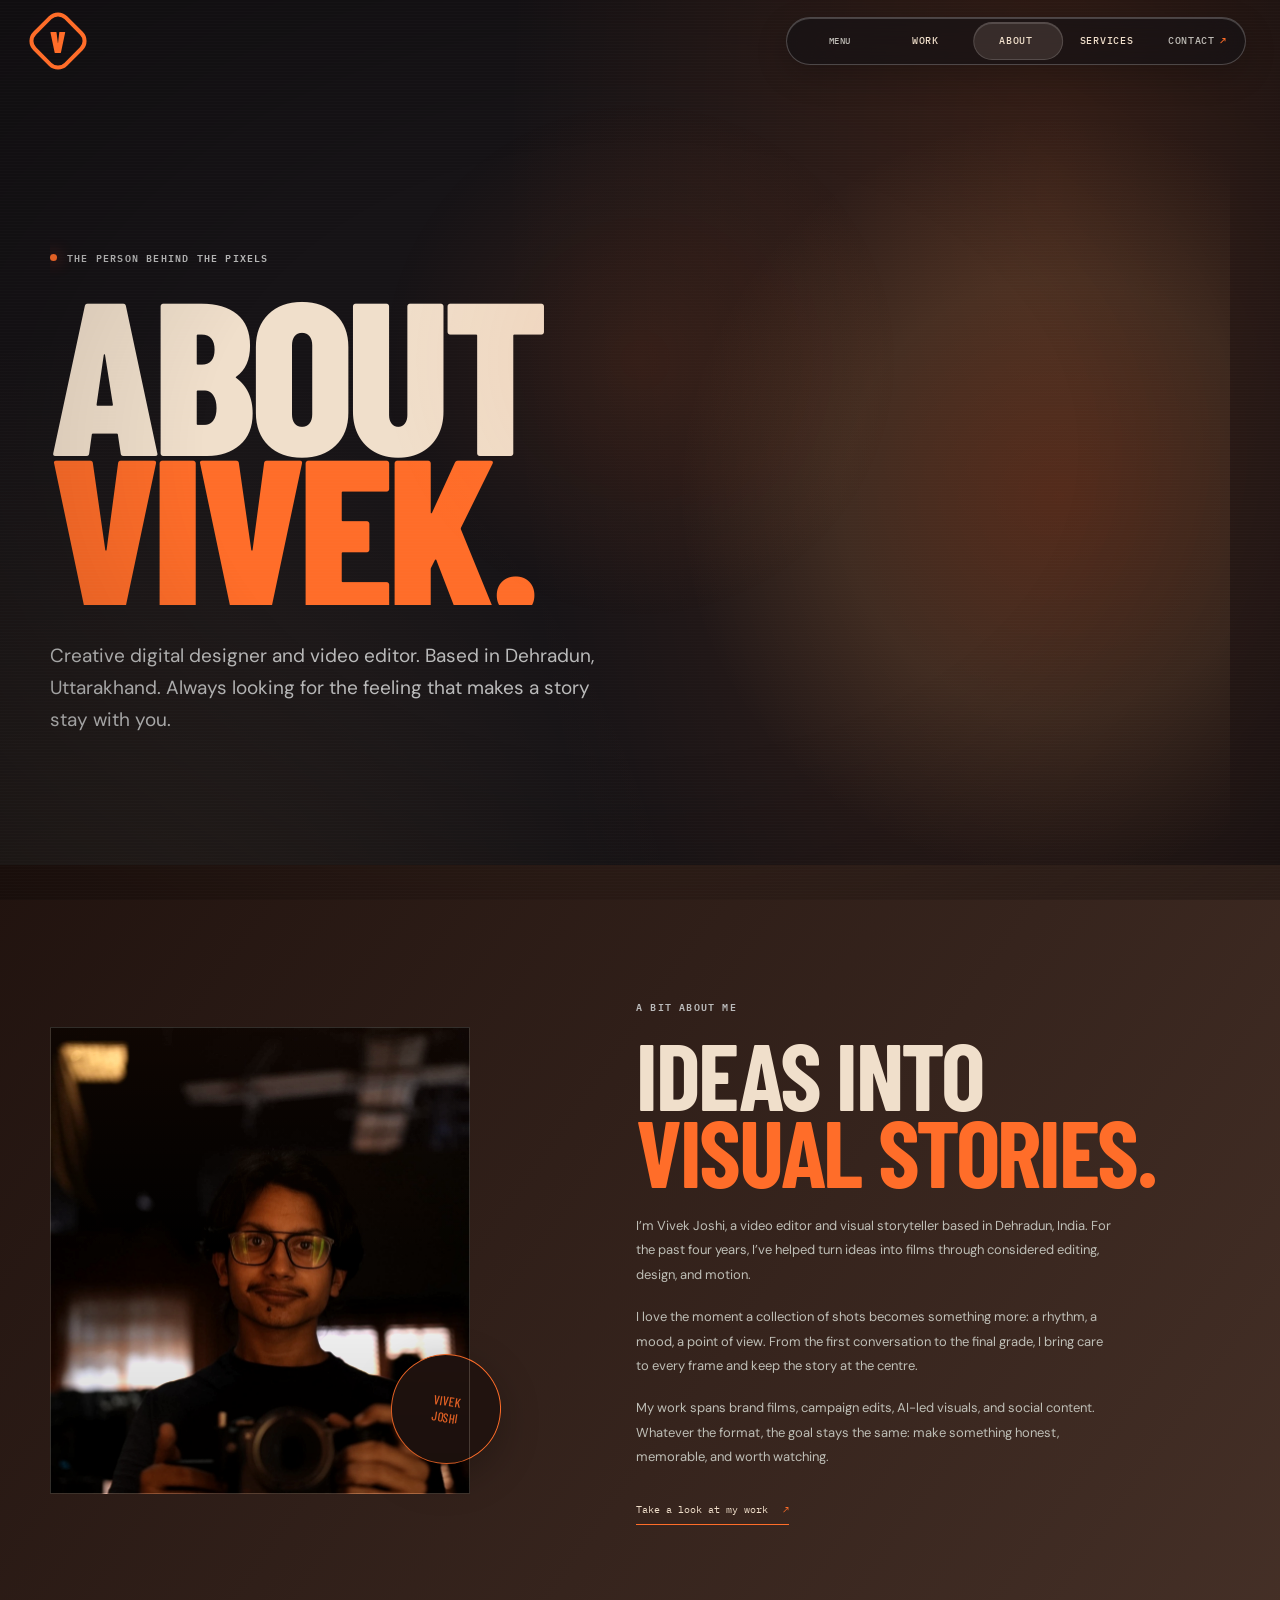
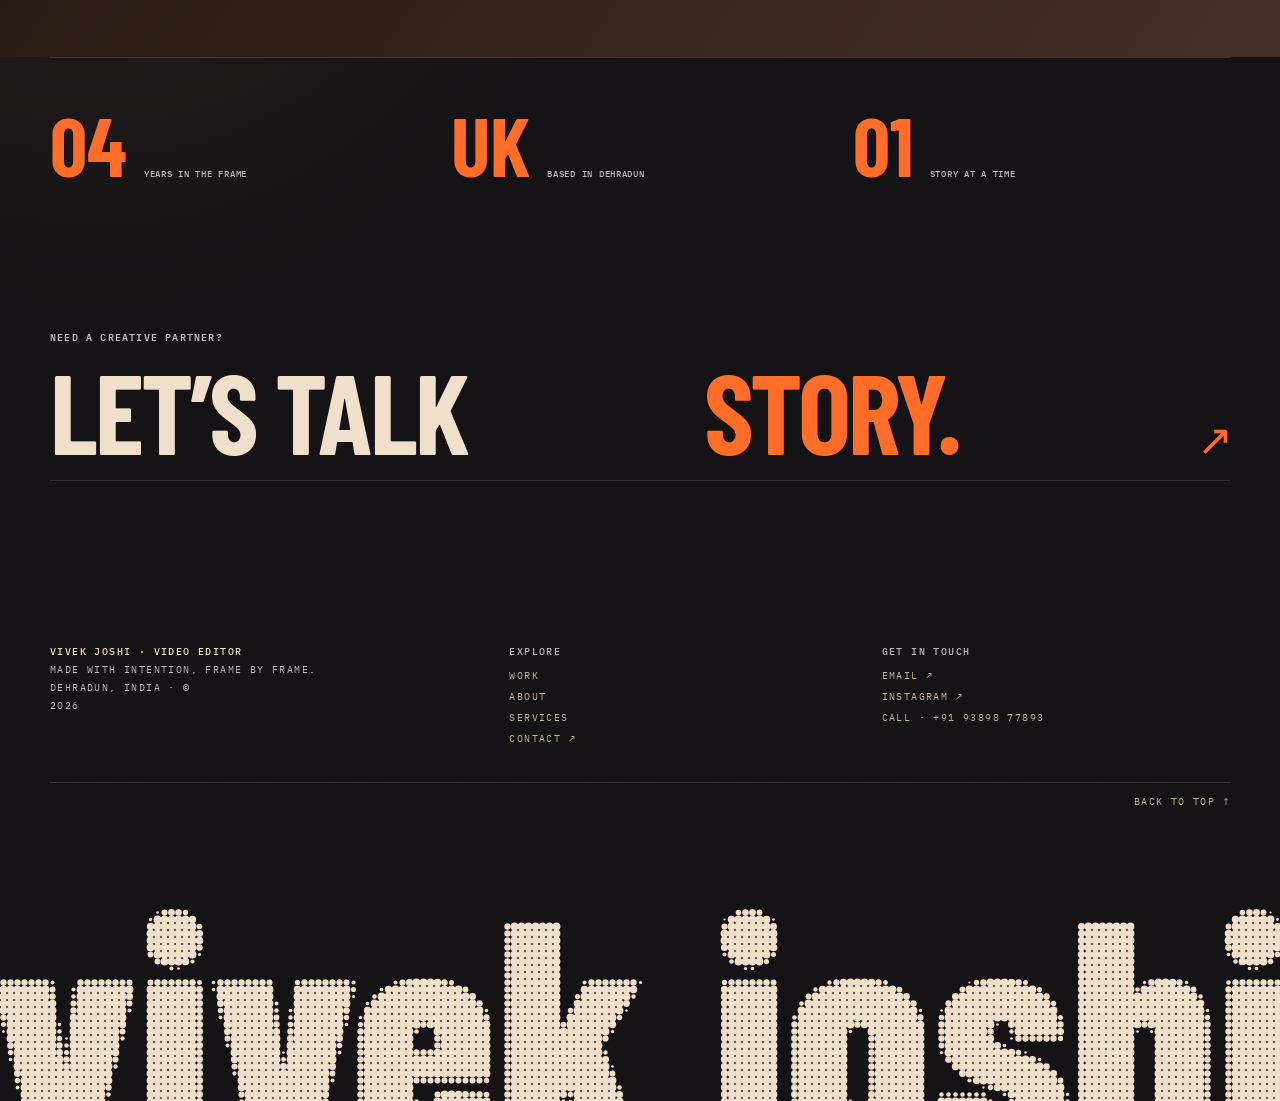
==== about.html @ 21d69079 "Load video previews on hover Co-authored-by: Copilot App <223556219+Copilot@users.noreply.github.com" ====
<!doctype html>
<html lang="en" data-theme="warm">
  <head>
    <meta charset="UTF-8" />
    <meta name="viewport" content="width=device-width, initial-scale=1" />
    <meta name="description" content="Meet Vivek Joshi, a creative digital designer and video editor based in Dehradun, Uttarakhand." />
    <meta name="theme-color" content="#10110f" />
    <title>About — Vivek Joshi</title>
    <link rel="preconnect" href="https://fonts.googleapis.com" />
    <link rel="preconnect" href="https://fonts.gstatic.com" crossorigin />
    <link href="https://fonts.googleapis.com/css2?family=Barlow+Condensed:wght@500;600;700;800;900&family=DM+Sans:wght@400;500;600;700&family=IBM+Plex+Mono:wght@400;500;600&display=swap" rel="stylesheet" />
    <link rel="stylesheet" href="styles.css?v=site-update-20261127" />
    <link rel="stylesheet" href="halftone-footer.css" />
    <script src="script.js?v=hover-preview-20261127" defer></script>
    <script src="halftone-footer.js?v=contact-links-20261127" defer></script>
  </head>
  <body>
    <a class="skip-link" href="#main">Skip to content</a><div class="scroll-progress" aria-hidden="true"></div>
    <header class="site-header">
      <a class="wordmark" href="index.html" aria-label="Vivek Joshi, home"><span>V</span></a>
      <nav class="site-nav" aria-label="Main navigation"><button class="menu-toggle" type="button" aria-expanded="false" aria-controls="site-menu" aria-label="Open full-screen menu"><span class="menu-grid-icon" aria-hidden="true"><i></i><i></i><i></i><i></i></span><span class="menu-toggle-label" aria-hidden="true">Menu</span></button><a href="work.html">Work</a><a href="about.html" aria-current="page">About</a><a href="services.html">Services</a><a class="nav-contact" href="contact.html">Contact <span aria-hidden="true">↗</span></a></nav>
    </header>
    <dialog class="menu-dialog" id="site-menu" aria-label="Full-screen navigation">
      <div class="menu-dialog-inner"><div class="menu-dialog-top"><span>VIVEK JOSHI <i>·</i> DEHRADUN, INDIA</span><button class="menu-close" type="button" aria-label="Close menu"><span></span><span></span></button></div>
        <nav class="menu-dialog-links" aria-label="Explore the portfolio"><a href="work.html"><span>01</span>Selected work<span aria-hidden="true">↗</span></a><a href="about.html"><span>02</span>About me<span aria-hidden="true">↗</span></a><a href="services.html"><span>03</span>What I do<span aria-hidden="true">↗</span></a><a href="contact.html"><span>04</span>Say hello<span aria-hidden="true">↗</span></a></nav>
        <div class="menu-dialog-bottom"><span>DESIGN · EDIT · MOTION</span><a href="mailto:vivekjoshi20jan2005@gmail.com">VIVEKJOSHI20JAN2005@GMAIL.COM ↗</a></div>
      </div>
    </dialog>
    <main id="main">
      <section class="page-hero section-wrap">
        <p class="eyebrow"><span class="status-dot"></span> The person behind the pixels</p>
        <h1>ABOUT<br /><span>VIVEK.</span></h1>
        <p>Creative digital designer and video editor. Based in Dehradun, Uttarakhand. Always looking for the feeling that makes a story stay with you.</p>
      </section>
      <section class="about about-page section-pad">
        <div class="about-inner section-wrap">
          <div class="about-image" data-reveal>
            <img src="assets/vivek-joshi-portrait.jpg" alt="Vivek Joshi, video editor and visual storyteller" />
            <span class="image-stamp">VIVEK<br />JOSHI</span>
          </div>
          <div class="about-copy" data-reveal>
            <p class="eyebrow">A bit about me</p><h2>IDEAS INTO<br /><span>VISUAL STORIES.</span></h2>
            <p>I’m Vivek Joshi, a video editor and visual storyteller based in Dehradun, India. For the past four years, I’ve helped turn ideas into films through considered editing, design, and motion.</p>
            <p>I love the moment a collection of shots becomes something more: a rhythm, a mood, a point of view. From the first conversation to the final grade, I bring care to every frame and keep the story at the centre.</p>
            <p>My work spans brand films, campaign edits, AI-led visuals, and social content. Whatever the format, the goal stays the same: make something honest, memorable, and worth watching.</p>
            <a class="arrow-link" href="work.html">Take a look at my work <span aria-hidden="true">↗</span></a>
          </div>
        </div>
      </section>
      <section class="about-facts section-wrap" aria-label="A few details">
        <div><strong>04</strong><span>YEARS IN THE FRAME</span></div><div><strong>UK</strong><span>BASED IN DEHRADUN</span></div><div><strong>01</strong><span>STORY AT A TIME</span></div>
      </section>
      <section class="next-page-cta section-wrap"><p class="eyebrow">Need a creative partner?</p><a href="contact.html">Let’s talk <span>story.</span> <b aria-hidden="true">↗</b></a></section>
    </main>
    <footer class="site-footer section-wrap"><a class="wordmark" href="index.html" aria-label="Back to home"><span>V</span></a><p>Made with intention, frame by frame.</p><div class="footer-links"><a href="work.html">Work</a><a href="about.html" aria-current="page">About</a><a href="services.html">Services</a><a href="contact.html">Contact ↗</a><span>© <span id="year"></span> Vivek Joshi</span></div></footer>
  </body>
</html>
---- styles.css ----
:root {
  color-scheme: dark;
  --ink: #161316;
  --panel: #21130f;
  --paper: #f0dfcb;
  --muted: #bababa;
  --line: rgba(240, 223, 203, 0.16);
  --accent: #ff6d29;
  --font-display: "Space Grotesk", sans-serif;
  --font-body: "DM Sans", sans-serif;
}

* { box-sizing: border-box; }
html { scroll-behavior: smooth; scroll-padding-top: 88px; }
body {
  margin: 0;
  background:
    radial-gradient(ellipse at 12% 38%, rgba(255, 109, 41, .11), transparent 36%),
    var(--ink);
  color: var(--paper);
  font-family: var(--font-body);
  -webkit-font-smoothing: antialiased;
}
body:has(.reel-dialog[open]) { overflow: hidden; }
img { display: block; width: 100%; }
a { color: inherit; text-decoration: none; }
button { color: inherit; font: inherit; }
.section-wrap { width: min(1180px, calc(100% - 96px)); margin-inline: auto; }
.section-pad { padding-block: 132px; }
.skip-link {
  position: fixed; top: 12px; left: 12px; z-index: 20; padding: 12px 16px;
  transform: translateY(-150%); background: var(--accent); color: var(--ink);
}
.skip-link:focus { transform: translateY(0); }
.screen-reader-only {
  position: absolute;
  width: 1px;
  height: 1px;
  padding: 0;
  margin: -1px;
  overflow: hidden;
  clip: rect(0,0,0,0);
  white-space: nowrap;
  border: 0;
}

.site-header {
  position: relative; top: auto; z-index: 10; display: flex; flex-wrap: nowrap; align-items: center;
  justify-content: space-between; width: 100%; height: 82px; padding-inline: max(48px, calc((100vw - 1180px) / 2));
  border-bottom: 1px solid rgba(242, 240, 233, .07); background: rgba(16, 17, 15, .88); backdrop-filter: blur(16px);
}
.site-header > .wordmark,
.site-header > .menu-toggle,
.site-header > .site-nav { flex-shrink: 0; }
.home-story-header {
  position: absolute;
  top: 16px;
  left: 0;
  opacity: 0;
  visibility: hidden;
  pointer-events: none;
  transform: translateY(-8px);
  transition: opacity .32s ease, transform .38s cubic-bezier(.22,1,.36,1), visibility 0s linear .38s;
}
.story-nav-visible .home-story-header {
  position: fixed;
  top: 16px;
  opacity: 1;
  visibility: visible;
  pointer-events: auto;
  transform: translateY(0);
  transition-delay: 0s;
}
.wordmark { font: 700 26px/1 var(--font-display); letter-spacing: -.1em; }
.wordmark span { color: var(--accent); }
.site-nav { display: flex; align-items: center; gap: 40px; color: #d0d0c8; font-size: 13px; }
.site-nav a:not(.nav-contact), .footer-links a { transition: color .2s ease; }
.site-nav a:hover, .footer-links a:hover { color: var(--accent); }
.nav-contact { padding: 12px 17px; border: 1px solid var(--line); border-radius: 3px; color: var(--paper); }
.nav-contact span { margin-left: 9px; color: var(--accent); }
.menu-toggle { display: none; }

.hero {
  position: relative; display: grid; grid-template-columns: 1.05fr .95fr; align-items: center;
  min-height: 690px; padding-top: 35px; padding-bottom: 88px;
}
.hero-copy { position: relative; z-index: 2; padding-bottom: 24px; }
.eyebrow {
  display: flex; align-items: center; gap: 10px; margin: 0 0 24px;
  color: var(--muted); font-size: 11px; font-weight: 600; letter-spacing: .12em; text-transform: uppercase;
}
.status-dot { width: 7px; height: 7px; border-radius: 50%; background: var(--accent); box-shadow: 0 0 12px rgba(255, 109, 41, .55); }
h1, h2, h3, p { margin-top: 0; }
h1, h2, h3 { font-family: var(--font-display); }
.hero h1 { margin: 0; font-size: clamp(54px, 6.2vw, 82px); font-weight: 500; letter-spacing: -.075em; line-height: .99; }
.hero h1 span, .section-heading h2 span, .about-copy h2 span, .contact h2 span { color: var(--accent); }
.hero-intro { max-width: 440px; margin: 28px 0 30px; color: #b4b4ab; font-size: 15px; line-height: 1.8; }
.hero-intro em { color: var(--paper); }
.hero-actions { display: flex; flex-wrap: wrap; align-items: center; gap: 26px; }
.button { display: inline-flex; align-items: center; gap: 24px; padding: 16px 20px; border-radius: 3px; font-size: 12px; font-weight: 700; transition: transform .2s ease, background .2s ease; }
.button:hover { transform: translateY(-3px); }
.button-primary { background: var(--accent); color: var(--ink); }
.button-primary:hover { background: #ff8b52; }
.text-button { display: inline-flex; align-items: center; gap: 10px; padding: 8px 0; border: 0; background: transparent; color: var(--paper); font-size: 12px; cursor: pointer; }
.play-icon { display: grid; width: 30px; height: 30px; place-items: center; border: 1px solid var(--line); border-radius: 50%; color: var(--accent); font-size: 9px; transition: background .2s, color .2s; }
.text-button:hover .play-icon { background: var(--accent); color: var(--ink); }
.hero-meta { display: flex; align-items: center; gap: 12px; margin-top: 55px; color: #888980; font-size: 10px; letter-spacing: .02em; }
.meta-line { width: 36px; height: 1px; background: #57584f; }

.hero-art { position: relative; display: grid; min-height: 530px; place-items: center; perspective: 1100px; }
.film-stack { position: relative; width: 330px; height: 430px; transform-style: preserve-3d; transform: rotateY(-16deg) rotateX(4deg); }
.film-frame { position: absolute; overflow: hidden; width: 250px; height: 340px; border: 7px solid #282a24; background: #252720; box-shadow: 0 25px 65px rgba(0, 0, 0, .45); }
.film-frame::after { position: absolute; inset: 0; border: 1px solid rgba(255,255,255,.12); content: ""; pointer-events: none; }
.film-frame img { height: 100%; object-fit: cover; filter: saturate(.75); }
.frame-back { top: 33px; left: 42px; transform: translateZ(-90px) rotate(-12deg); }
.frame-middle { top: 61px; left: 65px; transform: translateZ(-35px) rotate(8deg); }
.frame-front { top: 81px; left: 27px; transform: translateZ(40px) rotate(-4deg); }
.frame-front img { filter: saturate(.7) brightness(.83); }
.art-orbit { position: absolute; width: 430px; height: 180px; border: 1px solid rgba(255,109,41,.2); border-radius: 50%; transform: rotate(-34deg); }
.orbit-two { width: 390px; height: 255px; transform: rotate(43deg); border-color: rgba(242,240,233,.11); }
.art-caption { position: absolute; right: 15px; bottom: 45px; left: 5px; display: flex; justify-content: space-between; color: #a4a49b; font-size: 10px; letter-spacing: .12em; text-transform: uppercase; }
.art-cross { position: absolute; color: var(--accent); font-size: 20px; }
.cross-one { top: 57px; right: 49px; }
.cross-two { bottom: 130px; left: 3px; font-size: 13px; }
.scroll-cue { position: absolute; bottom: 30px; left: 0; display: flex; align-items: center; gap: 11px; color: #85867d; font-size: 10px; }
.scroll-cue span { width: 24px; height: 1px; background: var(--accent); }

.work { border-top: 1px solid var(--line); }
.section-heading { display: flex; align-items: end; justify-content: space-between; gap: 32px; margin-bottom: 46px; }
.section-heading .eyebrow { margin-bottom: 18px; }
.section-heading h2, .about-copy h2 { margin: 0; font-size: clamp(43px, 5vw, 62px); font-weight: 500; letter-spacing: -.07em; line-height: 1.02; }
.section-note { margin: 0 0 5px; color: var(--muted); font-size: 12px; line-height: 1.8; }
.project-grid { display: grid; grid-template-columns: 1fr 1fr; gap: 40px 25px; }
.project-featured { grid-column: 1 / -1; }
.project-image {
  position: relative; display: block; width: 100%; overflow: hidden; aspect-ratio: 1.32;
  padding: 0; border: 0; background: #272922; text-align: left; cursor: pointer;
}
.project-featured .project-image { aspect-ratio: 2.12; }
.project-image::after { position: absolute; inset: 0; background: linear-gradient(180deg, transparent 65%, rgba(0,0,0,.38)); content: ""; }
.project-image img, .project-image video { width: 100%; height: 100%; object-fit: cover; transition: transform .65s cubic-bezier(.2,.7,.2,1), filter .35s ease; filter: saturate(.72); }
.project-image:hover img, .project-image:hover video { transform: scale(1.04); filter: saturate(1); }
.project-play { position: absolute; z-index: 1; top: 50%; left: 50%; display: grid; width: 58px; height: 58px; place-items: center; border: 1px solid rgba(255,255,255,.65); border-radius: 50%; background: rgba(16,17,15,.3); opacity: 0; transform: translate(-50%, -42%); transition: opacity .25s, transform .25s; font-size: 11px; }
.project-image:hover .project-play, .project-image:focus-visible .project-play { opacity: 1; transform: translate(-50%, -50%); }
.project-index { position: absolute; z-index: 1; bottom: 17px; left: 17px; color: white; font-size: 10px; letter-spacing: .12em; }
.project-info { display: flex; align-items: start; justify-content: space-between; gap: 12px; padding-top: 17px; }
.project-info h3 { margin: 0 0 5px; font-size: 19px; font-weight: 500; letter-spacing: -.04em; }
.project-info p, .project-category { margin: 0; color: var(--muted); font-size: 11px; }
.project-category { padding-top: 5px; font-size: 9px; letter-spacing: .09em; }
.sample-note { margin: 32px 0 0; color: #777970; font-size: 10px; }

.about { background: var(--panel); }
.about-inner { display: grid; grid-template-columns: .9fr 1.1fr; align-items: center; gap: 100px; }
.about-image { position: relative; width: 100%; max-width: 420px; }
.about-image img { aspect-ratio: .9; object-fit: cover; object-position: center 52%; filter: saturate(.78) contrast(1.04) brightness(1.06); }
.image-stamp { position: absolute; right: -31px; bottom: 30px; display: grid; width: 110px; height: 110px; place-content: center; border: 1px solid rgba(255,109,41,.65); border-radius: 50%; background: var(--panel); color: var(--accent); font: 500 13px/1.25 var(--font-display); text-align: center; transform: rotate(9deg); }
.about-copy .eyebrow { margin-bottom: 20px; }
.about-copy h2 { margin-bottom: 25px; font-size: clamp(42px, 5vw, 59px); }
.about-copy > p:not(.eyebrow) { max-width: 480px; margin-bottom: 17px; color: #aeafa6; font-size: 13px; line-height: 1.9; }
.arrow-link { display: inline-flex; align-items: center; gap: 15px; margin-top: 16px; padding-bottom: 8px; border-bottom: 1px solid #6d6e64; font-size: 11px; }
.arrow-link span { color: var(--accent); }

.services { padding-top: 120px; padding-bottom: 130px; }
.service-list { border-top: 1px solid var(--line); }
.service-item { display: grid; grid-template-columns: 50px 1fr 1.1fr 24px; align-items: center; gap: 20px; padding: 23px 0; border-bottom: 1px solid var(--line); }
.service-item > span:first-child { color: var(--accent); font-size: 10px; }
.service-item h3 { margin: 0; font-size: 18px; font-weight: 500; letter-spacing: -.04em; }
.service-item p { margin: 0; color: var(--muted); font-size: 11px; line-height: 1.6; }
.service-item > span:last-child { color: #7d7e75; text-align: right; transition: color .2s, transform .2s; }
.service-item:hover > span:last-child { color: var(--accent); transform: translate(3px, -3px); }

.contact { position: relative; overflow: hidden; background: var(--accent); color: var(--ink); }
.contact-inner { position: relative; z-index: 1; }
.contact .eyebrow { color: #453027; }
.contact .status-dot { background: var(--ink); box-shadow: none; }
.contact h2 { max-width: 840px; margin: 0 0 32px; font-size: clamp(55px, 8vw, 100px); font-weight: 500; letter-spacing: -.085em; line-height: .98; }
.contact h2 span { color: #453027; }
.contact-button { background: var(--ink); color: var(--paper); }
.contact-button:hover { background: #453027; }
.contact-button span { color: var(--accent); }
.contact-small { margin: 19px 0 0; color: #453027; font-size: 11px; }
.contact-decoration { position: absolute; top: -70px; right: 9%; color: rgba(16,17,15,.09); font-size: clamp(200px, 32vw, 390px); line-height: 1; }

.site-footer { display: flex; min-height: 110px; align-items: center; justify-content: space-between; gap: 24px; color: var(--muted); }
.site-footer > p { margin: 0; font-size: 10px; }
.footer-links { display: flex; align-items: center; gap: 24px; font-size: 10px; }
.footer-links span { color: #777970; }

.reel-dialog { width: min(900px, calc(100% - 32px)); max-width: none; padding: 0; border: 1px solid #3c3e35; background: #151613; color: var(--paper); }
.reel-dialog::backdrop { background: rgba(0,0,0,.82); backdrop-filter: blur(8px); }
.reel-dialog-bar { display: flex; align-items: center; justify-content: space-between; padding: 16px 20px; }
.reel-dialog-bar p { margin: 0; font: 500 14px var(--font-display); }
.dialog-close { width: 34px; height: 34px; border: 1px solid var(--line); border-radius: 50%; background: transparent; color: var(--paper); cursor: pointer; font-size: 22px; line-height: 1; }
.reel-dialog video { display: block; width: 100%; max-height: 72vh; background: #080908; }
.video-note { margin: 0; padding: 12px 20px 16px; color: var(--muted); font-size: 10px; }
:focus-visible { outline: 2px solid var(--accent); outline-offset: 4px; }
button:focus:not(:focus-visible) { outline: none; }

@media (max-width: 900px) {
  .section-wrap { width: min(100% - 56px, 700px); }
  .site-header { height: 72px; padding-inline: 28px; }
  .hero { min-height: 640px; grid-template-columns: 1.1fr .9fr; }
  .hero h1 { font-size: clamp(52px, 8vw, 72px); }
  .hero-art { min-height: 440px; transform: scale(.82); transform-origin: center; }
  .about-inner { gap: 55px; }
  .section-pad { padding-block: 100px; }
}
@media (max-width: 640px) {
  html { scroll-padding-top: 72px; }
  .section-wrap { width: calc(100% - 40px); }
  .site-header { height: 68px; padding-inline: 20px; }
  .menu-toggle { display: flex; width: 40px; height: 40px; flex-direction: column; align-items: center; justify-content: center; gap: 6px; border: 1px solid var(--line); border-radius: 50%; background: transparent; }
  .menu-toggle span { width: 15px; height: 1px; background: var(--paper); transition: transform .2s; }
  .menu-toggle[aria-expanded="true"] span:first-child { transform: translateY(3.5px) rotate(45deg); }
  .menu-toggle[aria-expanded="true"] span:last-child { transform: translateY(-3.5px) rotate(-45deg); }
  .site-nav { position: absolute; top: 67px; right: 0; left: 0; display: none; align-items: stretch; gap: 0; padding: 10px 20px 20px; border-bottom: 1px solid var(--line); background: #141512; }
  .site-nav.is-open { display: flex; flex-direction: column; }
  .site-nav a { padding: 14px 2px; }
  .site-nav .nav-contact { align-self: start; margin-top: 8px; padding: 11px 14px; }
  .hero { display: flex; min-height: auto; flex-direction: column; align-items: stretch; padding-top: 75px; padding-bottom: 65px; }
  .hero-copy { padding-bottom: 0; }
  .hero h1 { font-size: clamp(52px, 13vw, 72px); }
  .hero-intro { max-width: 380px; margin-block: 22px; font-size: 13px; }
  .hero-meta { margin-top: 32px; }
  .hero-art { min-height: 380px; margin-top: 15px; transform: scale(.73); transform-origin: center top; margin-bottom: -90px; }
  .scroll-cue { bottom: 4px; }
  .section-pad { padding-block: 78px; }
  .section-heading { align-items: start; flex-direction: column; gap: 17px; margin-bottom: 30px; }
  .section-heading h2, .about-copy h2 { font-size: 47px; }
  .project-grid { grid-template-columns: 1fr; gap: 28px; }
  .project-featured { grid-column: auto; }
  .project-featured .project-image, .project-image { aspect-ratio: 1.23; }
  .project-play { width: 48px; height: 48px; opacity: 1; transform: translate(-50%, -50%); }
  .project-info h3 { font-size: 17px; }
  .about-inner { grid-template-columns: 1fr; gap: 49px; }
  .about-image { max-width: 390px; }
  .image-stamp { right: -15px; width: 94px; height: 94px; font-size: 11px; }
  .service-item { grid-template-columns: 28px 1fr 18px; gap: 12px; padding: 19px 0; }
  .service-item h3 { font-size: 15px; }
  .service-item p { grid-column: 2 / 3; grid-row: 2; }
  .service-item > span:last-child { grid-column: 3; grid-row: 1; }
  .contact h2 { font-size: clamp(53px, 13vw, 76px); }
  .contact-decoration { top: 15px; right: -18%; }
  .site-footer { min-height: auto; flex-wrap: wrap; padding-block: 28px; }
  .site-footer > p { order: 1; width: calc(100% - 60px); text-align: right; }
  .footer-links { width: 100%; flex-wrap: wrap; gap: 15px 20px; padding-top: 18px; border-top: 1px solid var(--line); }
}
@media (prefers-reduced-motion: reduce) {
  *, *::before, *::after { scroll-behavior: auto !important; animation-duration: .01ms !important; animation-iteration-count: 1 !important; transition-duration: .01ms !important; }
  .film-stack { transform: none; }
}

/* Art-directed, image-led identity inspired by independent production studios. */
:root {
  --accent: #ff6d29;
  --font-display: "Barlow Condensed", Impact, sans-serif;
  --font-mono: "IBM Plex Mono", monospace;
}

.site-header { padding-inline: max(34px, calc((100vw - 1320px) / 2)); }
.wordmark { display: grid; width: 48px; height: 48px; place-items: center; border: 4px solid var(--accent); border-radius: 13px; color: var(--accent); font: 900 30px/.8 var(--font-display); letter-spacing: 0; transform: rotate(45deg); }
.wordmark span { display: block; color: inherit; transform: rotate(-45deg); }
.site-nav { gap: 38px; font-family: var(--font-mono); font-size: 11px; font-weight: 500; letter-spacing: .08em; text-transform: uppercase; }
.site-nav a:not(.nav-contact) { color: var(--paper); }
.site-nav .nav-contact { padding: 0; border: 0; font-family: inherit; letter-spacing: inherit; text-transform: uppercase; }
.nav-contact span { margin-left: 4px; }
.hero { display: block; min-height: auto; padding: 0 0 70px; }
.hero-stage {
  position: relative; display: grid; width: 100vw; height: min(790px, 65vw); min-height: 590px;
  margin-left: calc((100% - 100vw) / 2); place-items: center; overflow: hidden; perspective: 1000px;
}
.hero-stage::before {
  position: absolute; z-index: 0; inset: 13% 5% 8%;
  background: radial-gradient(ellipse at center, rgba(255,255,255,.035), transparent 67%);
  content: "";
}
.hero-label { position: absolute; z-index: 5; top: 35px; left: max(48px, calc((100vw - 1320px) / 2)); margin: 0; font: 500 10px var(--font-mono); letter-spacing: .06em; }
.status-dot { background: var(--accent); box-shadow: 0 0 15px rgba(255,73,46,.7); }
.hero-stage h1 {
  position: relative; z-index: 4; width: 100%; margin: 0; color: var(--paper);
  font: 800 clamp(72px, 13.1vw, 178px)/.76 var(--font-display); letter-spacing: -.045em;
  text-align: center; text-transform: uppercase; transform: scaleX(.91);
}
.hero-stage h1 span { color: var(--accent); }
.hero-photo {
  position: absolute; z-index: 3; display: block; object-fit: cover; border: 1px solid rgba(242,240,233,.16);
  filter: saturate(.84); box-shadow: 0 20px 60px rgba(0,0,0,.32);
  transition: filter .4s, transform .55s cubic-bezier(.2,.7,.2,1);
}
.hero-stage:hover .hero-photo { filter: saturate(1); }
.hero-photo-one { top: 24%; left: -1%; width: 25%; aspect-ratio: 1.3; transform: rotate(-4deg); }
.hero-photo-two { top: 5%; right: 8%; width: 27%; aspect-ratio: 1.42; transform: rotate(3deg); }
.hero-photo-three { bottom: 3%; left: 14%; width: 24%; aspect-ratio: .94; transform: rotate(2deg); }
.hero-photo-four { right: -1%; bottom: 13%; width: 25%; aspect-ratio: 1.34; transform: rotate(-3deg); }
.hero-stage:hover .hero-photo-one { transform: translateY(-7px) rotate(-5deg); }
.hero-stage:hover .hero-photo-two { transform: translateY(7px) rotate(4deg); }
.hero-stage:hover .hero-photo-three { transform: translateY(6px) rotate(3deg); }
.hero-stage:hover .hero-photo-four { transform: translateY(-6px) rotate(-4deg); }
.hero-side-note { position: absolute; z-index: 4; right: max(35px, calc((100vw - 1320px) / 2)); bottom: 36px; color: var(--muted); font: 500 9px/1.7 var(--font-mono); letter-spacing: .08em; text-align: right; }
.hero-reel { position: absolute; z-index: 5; bottom: 30px; left: max(35px, calc((100vw - 1320px) / 2)); display: inline-flex; align-items: center; gap: 12px; padding: 0; border: 0; background: none; color: var(--paper); cursor: pointer; font: 500 10px var(--font-mono); letter-spacing: .07em; text-transform: uppercase; }
.play-icon { width: 38px; height: 38px; border-color: rgba(242,240,233,.6); color: var(--accent); }
.hero-bottom { display: flex; justify-content: space-between; gap: 20px; padding: 22px 0 0; border-top: 1px solid var(--line); color: var(--paper); font: 500 10px var(--font-mono); letter-spacing: .07em; }
.hero-bottom a { transition: color .2s; }
.hero-bottom a:hover { color: var(--accent); }
.hero-bottom a span { padding-left: 6px; color: var(--accent); }
.hero-intro { max-width: 850px; margin: 130px auto 5px; color: var(--paper); font: 500 clamp(22px, 3vw, 34px)/1.35 var(--font-mono); text-align: center; }
.eyebrow { font-family: var(--font-mono); font-size: 10px; }
.section-heading h2, .about-copy h2 { font-family: var(--font-display); font-weight: 700; letter-spacing: -.025em; text-transform: uppercase; }
.section-heading h2 { font-size: clamp(66px, 10vw, 120px); line-height: .8; }
.section-heading h2 span, .about-copy h2 span { color: var(--accent); }
.section-note { font-family: var(--font-mono); font-size: 10px; }
.work { width: 100%; max-width: none; padding: 130px max(48px, calc((100vw - 1320px) / 2)); border-top: 0; }
.section-heading { margin-bottom: 58px; }
.project-grid { grid-template-columns: 1fr 1fr; column-gap: 18px; row-gap: 44px; }
.project-featured { grid-column: 1 / -1; }
.project-image { aspect-ratio: 1.38; }
.project-featured .project-image { aspect-ratio: 2.16; }
.project-image img { filter: saturate(.78); }
.project-image:hover img { transform: scale(1.025); }
.project-index { display: none; }
.project-info { display: grid; grid-template-columns: 30px 1fr auto; align-items: baseline; gap: 12px; padding-top: 14px; }
.project-number { color: var(--accent); font: 500 10px var(--font-mono); }
.project-info h3 { font: 600 30px/.95 var(--font-display); letter-spacing: .005em; text-transform: uppercase; }
.project-info p, .project-category { font-family: var(--font-mono); font-size: 9px; letter-spacing: .04em; }
.project-category { color: var(--muted); }
.sample-note { padding-top: 24px; border-top: 1px solid var(--line); font: 9px var(--font-mono); letter-spacing: .1em; text-transform: uppercase; }
.about { background: #21130f; }
.about-copy h2 { font-size: clamp(58px, 8vw, 94px); line-height: .82; }
.about-copy > p:not(.eyebrow) { color: #bebeb6; font-size: 13px; }
.image-stamp { border-color: var(--accent); color: var(--accent); }
.arrow-link { border-color: var(--accent); font: 10px var(--font-mono); }
.services { width: min(1180px, calc(100% - 96px)); }
.services .section-heading h2 { font-size: clamp(64px, 9vw, 106px); }
.service-item { grid-template-columns: 48px 1fr 1.2fr 24px; border-color: var(--line); }
.service-item h3 { font: 600 30px/.95 var(--font-display); text-transform: uppercase; }
.service-item p { color: #adada5; font: 10px/1.7 var(--font-mono); }
.service-item > span:first-child { color: var(--accent); font-family: var(--font-mono); }
.contact { background: var(--accent); color: var(--ink); }
.contact .eyebrow { color: #40170f; }
.contact .status-dot { background: var(--ink); box-shadow: none; }
.contact h2 { font-family: var(--font-display); font-weight: 700; text-transform: uppercase; }
.contact h2 span { color: #742316; }
.contact-button { background: var(--ink); color: var(--paper); font-family: var(--font-mono); text-transform: uppercase; }
.contact-small { color: #40170f; font-family: var(--font-mono); }
.contact-details { display: flex; align-items: baseline; flex-wrap: wrap; gap: 10px 34px; }
.contact-phone { display: inline-flex; align-items: baseline; gap: 10px; color: #40170f; font: 500 10px var(--font-mono); }
.contact-phone span { color: var(--ink); }
.contact-phone:hover span { text-decoration: underline; text-underline-offset: 4px; }
.site-footer {
  font-family: var(--font-mono);
  background-image: linear-gradient(rgba(16,17,15,.9),rgba(16,17,15,.9)),url("assets/texture-scratched-paper.jpg");
  background-size: cover,736px auto;
  background-position: center;
  background-repeat: no-repeat,repeat;
}
.site-footer > p, .footer-links { font-size: 9px; letter-spacing: .04em; }
.reel-dialog-bar p { font-family: var(--font-mono); }
.video-note { font-family: var(--font-mono); }

@media (max-width: 900px) {
  .site-header { padding-inline: 28px; }
  .hero { min-height: auto; }
  .hero-stage { height: 700px; min-height: 0; }
  .hero-stage h1 { font-size: clamp(72px, 14vw, 130px); }
  .hero-label { left: 28px; }
  .hero-reel { left: 28px; }
  .hero-side-note { right: 28px; }
  .work { padding: 100px 28px; }
  .services { width: min(100% - 56px, 700px); }
}
@media (max-width: 640px) {
  .site-header { padding-inline: 20px; }
  .wordmark { width: 40px; height: 40px; border-width: 3px; border-radius: 10px; font-size: 26px; }
  .site-nav { font-size: 11px; }
  .hero { padding-bottom: 45px; }
  .hero-stage { width: 100vw; height: 570px; margin-left: -20px; }
  .hero-label { top: 27px; left: 20px; font-size: 8px; }
  .hero-stage h1 { font-size: clamp(62px, 15vw, 94px); line-height: .78; }
  .hero-photo-one { top: 20%; left: -7%; width: 33%; aspect-ratio: 1; }
  .hero-photo-two { top: 9%; right: -6%; width: 35%; aspect-ratio: 1.1; }
  .hero-photo-three { bottom: 4%; left: 7%; width: 32%; aspect-ratio: .9; }
  .hero-photo-four { right: -7%; bottom: 14%; width: 34%; aspect-ratio: 1.2; }
  .hero-side-note { right: 15px; bottom: 24px; font-size: 7px; }
  .hero-reel { bottom: 21px; left: 20px; font-size: 8px; }
  .play-icon { width: 34px; height: 34px; }
  .hero-bottom { padding-top: 16px; font-size: 8px; }
  .hero-intro { margin: 75px auto 0; font-size: 19px; text-align: left; }
  .section-pad { padding-block: 76px; }
  .work { padding: 82px 20px; }
  .section-heading { gap: 20px; margin-bottom: 35px; }
  .section-heading h2 { font-size: 70px; }
  .section-heading .eyebrow { margin-bottom: 14px; }
  .project-grid { grid-template-columns: 1fr; gap: 31px; }
  .project-featured { grid-column: auto; }
  .project-featured .project-image, .project-image { aspect-ratio: 1.22; }
  .project-info { grid-template-columns: 25px 1fr auto; gap: 9px; }
  .project-info h3 { font-size: 26px; }
  .project-category { font-size: 7px; }
  .about-inner { gap: 42px; }
  .about-copy h2 { font-size: 68px; }
  .services { width: calc(100% - 40px); padding-block: 80px; }
  .services .section-heading h2 { font-size: 68px; }
  .service-item { grid-template-columns: 25px 1fr 18px; gap: 10px; }
  .service-item h3 { font-size: 25px; }
  .service-item p { grid-column: 2; grid-row: 2; font-size: 9px; }
  .service-item > span:last-child { grid-column: 3; grid-row: 1; }
  .contact { padding-block: 82px; }
  .contact h2 { font-size: clamp(60px, 13vw, 82px); }
  .contact-details { align-items: start; flex-direction: column; gap: 13px; }
  .site-footer { gap: 14px; }
  .site-footer > p { text-align: right; }
}

@media (prefers-reduced-motion: reduce) {
  .hero-photo, .hero-stage:hover .hero-photo { transform: none; }
}

.scroll-progress {
  position: fixed; z-index: 30; top: 0; left: 0; width: 100%; height: 3px;
  background: var(--accent); pointer-events: none; transform: scaleX(0); transform-origin: left center;
}
.motion-ready [data-reveal] {
  opacity: 0; transform: translateY(28px);
  transition: opacity .7s ease, transform .7s cubic-bezier(.2,.7,.2,1);
}
.motion-ready [data-reveal].is-visible { opacity: 1; transform: translateY(0); }
.motion-ready .project-card:nth-child(2) { transition-delay: 90ms; }
.motion-ready .project-card:nth-child(3) { transition-delay: 160ms; }
.project-play {
  width: auto; min-width: 48px; height: 48px; padding-inline: 17px;
  gap: 9px; border-radius: 99px; font-family: var(--font-mono); font-size: 10px;
  white-space: nowrap;
}
.project-play > span { font-size: 9px; letter-spacing: .07em; text-transform: uppercase; }
.project-image:hover .project-play,
.project-image:focus-visible .project-play { transform: translate(-50%, -50%) scale(1); }
.hero-photo-one { transform: translate(var(--photo-1-x, 0px), var(--photo-1-y, 0px)) rotate(-4deg); }
.hero-photo-two { transform: translate(var(--photo-2-x, 0px), var(--photo-2-y, 0px)) rotate(3deg); }
.hero-photo-three { transform: translate(var(--photo-3-x, 0px), var(--photo-3-y, 0px)) rotate(2deg); }
.hero-photo-four { transform: translate(var(--photo-4-x, 0px), var(--photo-4-y, 0px)) rotate(-3deg); }
.hero-stage:hover .hero-photo-one { transform: translate(var(--photo-1-x, 0px), calc(var(--photo-1-y, 0px) - 7px)) rotate(-5deg); }
.hero-stage:hover .hero-photo-two { transform: translate(var(--photo-2-x, 0px), calc(var(--photo-2-y, 0px) + 7px)) rotate(4deg); }
.hero-stage:hover .hero-photo-three { transform: translate(var(--photo-3-x, 0px), calc(var(--photo-3-y, 0px) + 6px)) rotate(3deg); }
.hero-stage:hover .hero-photo-four { transform: translate(var(--photo-4-x, 0px), calc(var(--photo-4-y, 0px) - 6px)) rotate(-4deg); }

@media (prefers-reduced-motion: reduce) {
  .motion-ready [data-reveal] { opacity: 1; transform: none; transition: none; }
  .scroll-progress { display: none; }
  .hero-photo-one, .hero-photo-two, .hero-photo-three, .hero-photo-four,
  .hero-stage:hover .hero-photo-one, .hero-stage:hover .hero-photo-two,
  .hero-stage:hover .hero-photo-three, .hero-stage:hover .hero-photo-four { transform: none; }
}
@media (max-width: 640px) {
  .project-play { width: auto; min-width: 46px; height: 44px; padding-inline: 14px; opacity: 1; transform: translate(-50%, -50%); }
  .project-image:hover .project-play,
  .project-image:focus-visible .project-play { transform: translate(-50%, -50%) scale(1); }
}

.menu-toggle {
  display: inline-flex; align-items: center; gap: 10px; padding: 9px 0 9px 14px;
  border: 0; background: transparent; cursor: pointer; color: var(--paper);
}
.menu-toggle > span { width: auto; height: auto; background: none; }
.menu-toggle[aria-expanded="true"] .menu-grid-icon { transform: none; }
.menu-grid-icon { display: grid; width: 20px; height: 20px; grid-template: repeat(2, 1fr) / repeat(2, 1fr); gap: 3px; }
.menu-grid-icon i { display: block; background: var(--accent); transition: transform .25s cubic-bezier(.2,.7,.2,1); }
.menu-toggle:hover .menu-grid-icon i:nth-child(1) { transform: translate(-2px, -2px); }
.menu-toggle:hover .menu-grid-icon i:nth-child(2) { transform: translate(2px, -2px); }
.menu-toggle:hover .menu-grid-icon i:nth-child(3) { transform: translate(-2px, 2px); }
.menu-toggle:hover .menu-grid-icon i:nth-child(4) { transform: translate(2px, 2px); }
.menu-toggle-label { font: 500 10px var(--font-mono); letter-spacing: .08em; text-transform: uppercase; }
.menu-dialog {
  position: fixed; inset: 0; width: 100%; height: 100%; max-width: none; max-height: none;
  margin: 0; padding: 35px max(36px, calc((100vw - 1320px) / 2)) 32px; overflow: auto;
  border: 0; background: var(--paper); color: var(--ink);
}
.menu-dialog[open] { animation: menu-in .42s cubic-bezier(.2,.7,.2,1) both; }
.menu-dialog::backdrop { background: rgba(0, 0, 0, .82); }
.menu-dialog-inner { display: flex; min-height: 100%; flex-direction: column; justify-content: space-between; }
.menu-dialog-top, .menu-dialog-bottom { display: flex; align-items: center; justify-content: space-between; gap: 20px; }
.menu-dialog-top > span, .menu-dialog-bottom > span, .menu-dialog-bottom > a {
  font: 500 10px var(--font-mono); letter-spacing: .08em;
}
.menu-dialog-top i { color: var(--accent); font-style: normal; }
.menu-close { display: grid; width: 46px; height: 46px; place-content: center; gap: 5px; border: 1px solid rgba(16,17,15,.24); border-radius: 50%; background: transparent; cursor: pointer; }
.menu-close span { display: block; width: 16px; height: 1px; background: var(--ink); }
.menu-close span:first-child { transform: translateY(3px) rotate(45deg); }
.menu-close span:last-child { transform: translateY(-3px) rotate(-45deg); }
.menu-dialog-links { display: flex; flex-direction: column; margin-block: 60px; }
.menu-dialog-links a {
  display: grid; grid-template-columns: 50px 1fr 42px; align-items: center; gap: 14px;
  padding-block: 10px; border-bottom: 1px solid rgba(16,17,15,.18);
  font: 700 clamp(54px, 10vw, 132px)/.95 var(--font-display); letter-spacing: -.015em;
  text-transform: uppercase; transition: color .25s, padding-left .35s cubic-bezier(.2,.7,.2,1);
}
.menu-dialog-links a:first-child { border-top: 1px solid rgba(16,17,15,.18); }
.menu-dialog-links a:hover { padding-left: 14px; color: var(--accent); }
.menu-dialog-links a > span:first-child { align-self: start; padding-top: 9px; color: #77776f; font: 500 10px var(--font-mono); letter-spacing: 0; }
.menu-dialog-links a > span:last-child { justify-self: end; align-self: start; padding-top: 12px; color: var(--accent); font: 400 18px var(--font-body); }
.menu-dialog-bottom { padding-top: 20px; border-top: 1px solid rgba(16,17,15,.18); }
.menu-dialog-bottom > a { overflow-wrap: anywhere; text-align: right; }
.menu-dialog-bottom > a:hover { color: var(--accent); }
@keyframes menu-in {
  from { opacity: 0; clip-path: inset(0 0 100% 0); }
  to { opacity: 1; clip-path: inset(0); }
}
@keyframes hero-type-in {
  from { opacity: 0; transform: translateY(30px) scaleX(.91); clip-path: inset(18% 0 18% 0); }
  to { opacity: 1; transform: scaleX(.91); clip-path: inset(0); }
}
.hero-stage h1 { animation: hero-type-in .9s .08s cubic-bezier(.2,.7,.2,1) both; }
.hero-photo { animation: photo-in .8s .22s cubic-bezier(.2,.7,.2,1) both; }
.hero-photo-two { animation-delay: .34s; }
.hero-photo-three { animation-delay: .43s; }
.hero-photo-four { animation-delay: .52s; }
@keyframes photo-in {
  from { opacity: 0; scale: .94; }
  to { opacity: 1; scale: 1; }
}
@media (max-width: 900px) {
  .menu-toggle { padding-left: 10px; }
}
@media (max-width: 640px) {
  .menu-toggle { gap: 8px; padding: 8px 0 8px 10px; border: 0; background: transparent; }
  .menu-dialog { padding: 22px 20px 24px; }
  .menu-dialog-top > span, .menu-dialog-bottom > span, .menu-dialog-bottom > a { font-size: 8px; }
  .menu-dialog-links { margin-block: 40px; }
  .menu-dialog-links a { grid-template-columns: 25px 1fr 22px; gap: 7px; padding-block: 15px; font-size: clamp(42px, 13vw, 72px); }
  .menu-dialog-links a > span:first-child { padding-top: 6px; font-size: 8px; }
  .menu-dialog-links a > span:last-child { padding-top: 8px; font-size: 14px; }
  .menu-dialog-bottom { align-items: end; }
  .menu-dialog-bottom > a { max-width: 63%; }
}
@media (prefers-reduced-motion: reduce) {
  .menu-dialog[open], .hero-stage h1, .hero-photo { animation: none; }
}

/* Cinematic finishing: warm practical light, cool shadows, and fine scan-line texture. */
body {
  background:
    radial-gradient(ellipse at 82% 7%, rgba(255, 109, 41, .15), transparent 34rem),
    radial-gradient(ellipse at 8% 42%, rgba(255, 109, 41, .07), transparent 38rem),
    #161316;
}
body::before {
  position: fixed;
  z-index: 9;
  inset: 0;
  pointer-events: none;
  background:
    repeating-linear-gradient(0deg, rgba(255,255,255,.012) 0, rgba(255,255,255,.012) 1px, transparent 1px, transparent 3px),
    radial-gradient(ellipse at center, transparent 48%, rgba(0,0,0,.25) 100%);
  content: "";
}
.site-header { border-color: rgba(242,240,233,.1); background: rgba(12,13,12,.82); }
.hero-stage { isolation: isolate; }
.hero-stage::before {
  z-index: 1;
  inset: 0;
  background:
    radial-gradient(ellipse at 50% 48%, rgba(244,114,78,.11), transparent 38%),
    radial-gradient(ellipse at 12% 27%, rgba(44,100,105,.17), transparent 32%),
    radial-gradient(ellipse at 86% 77%, rgba(195,99,52,.12), transparent 29%),
    linear-gradient(180deg, rgba(255,255,255,.018), transparent 38%, rgba(0,0,0,.12));
  animation: cinema-light 15s ease-in-out infinite alternate;
}
.hero-stage h1 { text-shadow: 0 14px 70px rgba(0,0,0,.28); }
.hero-stage h1 span { color: #ff6549; }
.hero-photo {
  border-color: rgba(246,224,202,.3);
  box-shadow: inset 0 0 65px rgba(0,0,0,.32), 0 30px 85px rgba(0,0,0,.52), 0 0 32px rgba(225,107,69,.08);
  filter: saturate(.78) contrast(1.08) brightness(.86);
}
.hero-stage:hover .hero-photo { filter: saturate(.95) contrast(1.06) brightness(.96); }
.hero-label { color: #c1bdb5; }
.hero-reel .play-icon { background: rgba(242,240,233,.06); box-shadow: 0 0 28px rgba(255,101,73,.1); }
.hero-intro {
  max-width: 900px;
  font-family: var(--font-body);
  font-size: clamp(24px, 3.2vw, 39px);
  font-weight: 500;
  letter-spacing: -.045em;
  line-height: 1.24;
  text-wrap: balance;
}
.hero-intro::first-letter { color: var(--accent); }
.work { background: linear-gradient(180deg, rgba(255,255,255,.012), transparent 260px); }
.section-heading h2 { text-shadow: 0 10px 40px rgba(0,0,0,.2); }
.project-image {
  border: 1px solid rgba(242,240,233,.14);
  box-shadow: 0 22px 65px rgba(0,0,0,.22);
}
.project-image::after {
  background:
    linear-gradient(180deg, rgba(11,17,20,.08) 10%, transparent 45%, rgba(0,0,0,.55)),
    linear-gradient(125deg, rgba(255,109,41,.16), transparent 43%, rgba(255,190,115,.1));
}
.project-image img, .project-image video { filter: saturate(.72) contrast(1.08) brightness(.88); }
.project-image:hover img, .project-image:hover video { filter: saturate(.96) contrast(1.05) brightness(.98); }
.project-play {
  border-color: rgba(255,244,232,.8);
  background: rgba(11,13,13,.46);
  box-shadow: 0 8px 35px rgba(0,0,0,.3), 0 0 28px rgba(255,101,73,.18);
  backdrop-filter: blur(8px);
}
.project-info h3 { letter-spacing: .025em; }
.about { background: linear-gradient(125deg, #21130f 0%, #21130f 62%, #453027 100%); }
.about-image { isolation: isolate; }
.about-image::after {
  position: absolute;
  z-index: 0;
  inset: 0;
  border: 1px solid rgba(245,224,202,.2);
  background: linear-gradient(180deg, rgba(255,109,41,.06), transparent 48%, rgba(0,0,0,.2));
  content: "";
  pointer-events: none;
}
.about-image img { filter: saturate(.78) contrast(1.04) brightness(1.2); }
.image-stamp { background: #21130f; box-shadow: 0 12px 40px rgba(0,0,0,.28); }
.service-item { transition: padding .3s ease, background .3s ease; }
.service-item:hover { padding-inline: 12px; background: rgba(255,255,255,.025); }
.contact {
  background:
    radial-gradient(ellipse at 88% 18%, rgba(255,240,215,.36), transparent 32%),
    linear-gradient(120deg, #ff6d29, #f0873e 54%, #e95b42);
}
.contact h2 span { color: #453027; }
.contact-decoration { text-shadow: 0 0 70px rgba(255,236,205,.18); }
@keyframes cinema-light {
  from { opacity: .7; transform: scale(1); }
  to { opacity: 1; transform: scale(1.045); }
}
@media (max-width: 640px) {
  .hero-stage::before { background-position: center; }
  .hero-intro { font-size: clamp(22px, 6vw, 28px); }
  .service-item:hover { padding-inline: 0; }
}
@media (prefers-reduced-motion: reduce) {
  .hero-stage::before { animation: none; }
  .service-item { transition: none; }
}
.site-nav a[aria-current="page"] { color: var(--accent); }
.home-pages {
  display: grid;
  grid-template-columns: repeat(2, minmax(0, 1fr));
  gap: 16px;
  padding-bottom: 130px;
}
.home-page-card {
  position: relative;
  display: flex;
  min-height: 340px;
  flex-direction: column;
  justify-content: space-between;
  overflow: hidden;
  padding: clamp(22px, 4vw, 48px);
  border: 1px solid rgba(242,240,233,.17);
  background-color: #1b1b19;
  background-position: center;
  background-size: cover;
  isolation: isolate;
}
.home-page-card::before {
  position: absolute;
  z-index: -1;
  inset: 0;
  background: linear-gradient(110deg, rgba(10,12,12,.82), rgba(10,12,12,.3) 78%), linear-gradient(0deg, rgba(0,0,0,.62), transparent 70%);
  content: "";
  transition: opacity .4s ease;
}
.home-page-card::after {
  position: absolute;
  z-index: -1;
  inset: 0;
  border: 1px solid rgba(255,255,255,.08);
  content: "";
  pointer-events: none;
}
.home-page-card:hover::before { opacity: .76; }
.home-page-work { background-image: url("https://images.unsplash.com/photo-1519608487953-e999c86e7455?auto=format&fit=crop&w=1200&q=85"); }
.home-page-about { background-image: url("https://images.unsplash.com/photo-1485846234645-a62644f84728?auto=format&fit=crop&w=1200&q=85"); }
.home-page-services { background-image: url("https://images.unsplash.com/photo-1536240478700-b869070f9279?auto=format&fit=crop&w=1200&q=85"); }
.home-page-contact { background-image: url("https://images.unsplash.com/photo-1470225620780-dba8ba36b745?auto=format&fit=crop&w=1200&q=85"); }
.home-page-index, .home-page-link {
  color: #d3d0c8;
  font: 500 9px var(--font-mono);
  letter-spacing: .1em;
}
.home-page-title {
  display: block;
  margin-block: 34px;
  font: 700 clamp(46px, 7vw, 86px)/.8 var(--font-display);
  letter-spacing: -.025em;
  text-transform: uppercase;
}
.home-page-title i { color: var(--accent); font-style: normal; }
.home-page-link { display: flex; align-items: center; justify-content: space-between; padding-top: 16px; border-top: 1px solid rgba(255,255,255,.28); }
.home-page-link b { color: var(--accent); font-size: 15px; font-weight: 400; transition: transform .25s ease; }
.home-page-card:hover .home-page-link b { transform: translate(4px, -4px); }
.page-hero {
  position: relative;
  padding-top: clamp(88px, 13vw, 170px);
  padding-bottom: clamp(72px, 10vw, 130px);
  overflow: hidden;
}
.page-hero::after {
  position: absolute;
  z-index: -1;
  top: 4%;
  right: -18%;
  width: 65%;
  aspect-ratio: 1;
  border-radius: 50%;
  background: radial-gradient(circle, rgba(255,91,59,.11), rgba(53,91,94,.05) 40%, transparent 70%);
  content: "";
  pointer-events: none;
}
.page-hero .eyebrow { margin-bottom: 25px; }
.page-hero h1 {
  margin: 0;
  font: 800 clamp(88px, 17vw, 220px)/.72 var(--font-display);
  letter-spacing: -.035em;
  text-transform: uppercase;
}
.page-hero h1 span { color: var(--accent); }
.page-hero > p:last-child {
  max-width: 560px;
  margin: 35px 0 0;
  color: #b7b4ac;
  font-size: clamp(15px, 1.5vw, 19px);
  line-height: 1.7;
}
.page-work { padding-top: 20px; padding-bottom: 100px; }
.page-work .project-featured .project-image { aspect-ratio: 2; }
.page-work .project-info h2 {
  margin: 0 0 5px;
  font: 600 30px/.95 var(--font-display);
  text-transform: uppercase;
}
.about-page { margin-top: 0; }
.about-facts { display: grid; grid-template-columns: repeat(3, 1fr); gap: 24px; padding-block: 50px 110px; border-top: 1px solid var(--line); }
.about-facts > div { display: flex; align-items: baseline; gap: 17px; }
.about-facts strong { color: var(--accent); font: 700 clamp(44px, 7vw, 82px)/.9 var(--font-display); }
.about-facts span { color: var(--muted); font: 500 9px var(--font-mono); letter-spacing: .08em; }
.services-page { padding-top: 15px; }
.services-page .service-item { padding-block: 32px; }
.services-page .service-item h2 { margin: 0; font: 600 clamp(24px, 4vw, 42px)/.95 var(--font-display); text-transform: uppercase; }
.services-page .service-item p { max-width: 460px; }
.services-note { margin: 32px 0 0; color: var(--muted); font: 10px/1.8 var(--font-mono); }
.contact-page { margin-top: 0; }
.contact-page .contact-inner { padding-block: 25px; }
.contact-page h2 { font-size: clamp(64px, 11vw, 136px); }
.contact-page .contact-details { justify-content: space-between; max-width: 660px; margin-top: 22px; }
.contact-page .contact-small { margin: 0; }
.next-page-cta { padding-block: 35px 120px; }
.next-page-cta .eyebrow { margin-bottom: 14px; }
.next-page-cta > a {
  display: flex;
  align-items: baseline;
  justify-content: space-between;
  gap: 20px;
  padding-bottom: 18px;
  border-bottom: 1px solid var(--line);
  font: 700 clamp(48px, 9vw, 112px)/.92 var(--font-display);
  letter-spacing: -.025em;
  text-transform: uppercase;
}
.next-page-cta > a span, .next-page-cta > a b { color: var(--accent); }
.next-page-cta > a b { font-size: .38em; font-weight: 400; transition: transform .25s ease; }
.next-page-cta > a:hover b { transform: translate(5px, -5px); }
@view-transition { navigation: auto; }
::view-transition-old(root) { animation: .22s ease both site-page-out; }
::view-transition-new(root) { animation: .42s cubic-bezier(.2,.7,.2,1) both site-page-in; }
@keyframes site-page-out { to { opacity: 0; transform: scale(.992); } }
@keyframes site-page-in { from { opacity: 0; transform: translateY(12px); } to { opacity: 1; transform: translateY(0); } }
@keyframes page-title-in { from { opacity: 0; transform: translateY(24px); clip-path: inset(14% 0); } to { opacity: 1; transform: translateY(0); clip-path: inset(0); } }
.page-hero h1 { animation: page-title-in .75s .08s cubic-bezier(.2,.7,.2,1) both; }
@media (max-width: 900px) {
  .home-page-card { min-height: 290px; }
  .about-facts { padding-bottom: 85px; }
}
@media (max-width: 640px) {
  .home-pages { grid-template-columns: 1fr; gap: 12px; padding-bottom: 80px; }
  .home-page-card { min-height: 245px; padding: 22px; }
  .home-page-title { font-size: clamp(52px, 15vw, 72px); }
  .page-hero { padding-top: 82px; padding-bottom: 67px; }
  .page-hero h1 { font-size: clamp(76px, 22vw, 132px); }
  .page-hero > p:last-child { margin-top: 26px; }
  .page-work { padding: 5px 20px 70px; }
  .page-work .project-featured .project-image { aspect-ratio: 1.22; }
  .about-facts { grid-template-columns: 1fr; gap: 20px; padding-block: 35px 70px; }
  .about-facts strong { min-width: 60px; }
  .services-page { padding-top: 0; }
  .services-page .service-item { padding-block: 23px; }
  .services-page .service-item h2 { font-size: 26px; }
  .services-page .service-item p { grid-column: 2 / 3; grid-row: 2; }
  .services-note { font-size: 9px; }
  .contact-page .contact-inner { padding-block: 0; }
  .contact-page .contact-details { align-items: start; flex-direction: column; }
  .next-page-cta { padding-block: 20px 75px; }
}
.moment-section { padding-top: 40px; padding-bottom: clamp(90px, 13vw, 170px); }
.moment-heading {
  display: flex;
  align-items: end;
  justify-content: space-between;
  gap: 40px;
  margin-bottom: 36px;
}
.moment-heading .eyebrow { margin-bottom: 18px; }
.moment-heading h2, .home-work .section-heading h2, .filmstrip-heading h2, .home-reel-copy h2 {
  margin: 0;
  font: 800 clamp(66px, 10.5vw, 132px)/.76 var(--font-display);
  letter-spacing: -.025em;
  text-transform: uppercase;
}
.moment-heading h2 span, .home-work .section-heading h2 span, .filmstrip-heading h2 span, .home-reel-copy h2 span { color: var(--accent); }
.moment-heading > p { max-width: 280px; margin: 0 0 4px; color: var(--muted); font-size: 13px; line-height: 1.8; }
.moment-grid { display: grid; grid-template-columns: 1.15fr .85fr 1fr; gap: 12px; }
.moment-card {
  position: relative;
  display: flex;
  min-height: clamp(270px, 34vw, 440px);
  flex-direction: column;
  justify-content: space-between;
  overflow: hidden;
  padding: clamp(18px, 2.4vw, 32px);
  border: 1px solid rgba(242,240,233,.17);
  background: #1c1d1b;
  isolation: isolate;
}
.moment-card > img { position: absolute; z-index: -2; inset: 0; width: 100%; height: 100%; object-fit: cover; filter: saturate(.72) contrast(1.05); transition: transform .75s cubic-bezier(.2,.7,.2,1), filter .5s ease; }
.moment-card::after { position: absolute; z-index: -1; inset: 0; background: linear-gradient(180deg,rgba(8,10,10,.26),transparent 38%,rgba(7,8,7,.82)); content: ""; }
.moment-card:hover > img { transform: scale(1.045); filter: saturate(.95) contrast(1.05); }
.moment-index { color: rgba(255,255,255,.82); font: 500 9px var(--font-mono); letter-spacing: .12em; }
.moment-card > div:last-child { display: flex; align-items: end; justify-content: space-between; gap: 10px; }
.moment-card strong { color: var(--paper); font: 800 clamp(68px, 9vw, 118px)/.7 var(--font-display); letter-spacing: -.03em; }
.moment-card > div:last-child > span { color: rgba(255,255,255,.74); font: 500 8px/1.7 var(--font-mono); letter-spacing: .08em; text-align: right; }
.moment-card-colour { background: linear-gradient(155deg,#ff6d29,#8c3d20 68%,#371b1a); }
.moment-card-colour::after { background: linear-gradient(180deg,rgba(0,0,0,.03),rgba(15,9,9,.42)); }
.moment-card-colour .moment-symbol { position: absolute; top: 50%; left: 50%; color: rgba(255,236,215,.88); font: 800 clamp(72px, 11vw, 146px)/.8 var(--font-display); letter-spacing: -.1em; transform: translate(-50%,-55%) rotate(-9deg); }
.moment-symbol span { margin-left: 8px; font: 500 12px var(--font-mono); letter-spacing: 0; vertical-align: top; }
.home-work { padding-top: clamp(100px, 13vw, 170px); padding-bottom: clamp(90px, 12vw, 150px); }
.home-work .section-heading { align-items: end; margin-bottom: 46px; }
.home-work-links { display: flex; flex-wrap: wrap; align-items: center; gap: clamp(14px,2.4vw,32px); }
.work-all-link { display: inline-flex; align-items: center; gap: 20px; padding-bottom: 8px; border-bottom: 1px solid var(--line); font: 500 9px var(--font-mono); letter-spacing: .1em; }
.work-all-link span { color: var(--accent); font-size: 15px; }
.home-project-grid { display: grid; grid-template-columns: 1fr 1fr; gap: 14px; }
.home-project {
  position: relative;
  display: block;
  min-height: 280px;
  overflow: hidden;
  border: 1px solid rgba(242,240,233,.15);
  background: #21130f;
}
.home-project-wide { grid-column: 1 / -1; min-height: clamp(300px, 48vw, 640px); }
.home-project img, .home-project video { position: absolute; inset: 0; width: 100%; height: 100%; object-fit: cover; filter: saturate(.66) contrast(1.08) brightness(.77); transition: transform .8s cubic-bezier(.2,.7,.2,1), filter .5s ease; }
.home-project::after { position: absolute; inset: 0; background: linear-gradient(180deg,rgba(0,0,0,.1),transparent 43%,rgba(0,0,0,.68)); content: ""; }
.home-project:hover img, .home-project:hover video { transform: scale(1.035); filter: saturate(.95) contrast(1.04) brightness(.92); }
.home-project-number, .home-project-name { position: absolute; z-index: 1; left: clamp(18px,3vw,38px); font-family: var(--font-mono); }
.home-project-number { top: clamp(18px,3vw,34px); color: rgba(255,255,255,.82); font-size: 9px; letter-spacing: .12em; }
.home-project-name { right: clamp(18px,3vw,38px); bottom: clamp(18px,3vw,34px); display: flex; align-items: center; justify-content: space-between; gap: 16px; color: #fff; font: 700 clamp(28px,5.5vw,72px)/.88 var(--font-display); letter-spacing: .01em; }
.home-project:not(.home-project-wide) .home-project-name { font-size: clamp(23px,3vw,42px); }
.home-project-name i { color: var(--accent); font: 400 .45em var(--font-mono); font-style: normal; transition: transform .25s ease; }
.home-project:hover .home-project-name i { transform: translate(4px,-4px); }
.home-capabilities-heading > p:last-child, .home-about-content > div > p { color: var(--muted); font-size: 14px; line-height: 1.9; }
.home-about .arrow-link { color: var(--paper); }
.home-capabilities { display: grid; grid-template-columns: .8fr 1.2fr; gap: clamp(38px, 8vw, 120px); padding-block: clamp(90px, 12vw, 155px); }
.home-capabilities-heading { position: sticky; top: 120px; align-self: start; }
.home-capabilities-heading .eyebrow { margin-bottom: 20px; }
.home-capabilities-heading h2 { margin: 0; font: 800 clamp(48px, 7vw, 88px)/.82 var(--font-display); letter-spacing: -.025em; }
.home-capabilities-heading h2 span, .home-about-content h2 span { color: var(--accent); }
.home-capabilities-heading > p:last-child { max-width: 360px; margin-top: 25px; }
.home-capabilities .service-list { border-top: 1px solid var(--line); }
.home-capabilities .service-item { grid-template-columns: 35px 1fr 1.2fr 20px; gap: 13px; padding-block: 25px; }
.home-capabilities .service-item h3 { font: 600 clamp(17px, 2vw, 23px)/1 var(--font-display); text-transform: uppercase; }
.home-capabilities .service-item p { font-size: 10px; }
.home-services-link { justify-content: flex-end; margin-top: 28px; }
.home-about { padding-block: clamp(72px, 10vw, 125px); background: linear-gradient(130deg, #21130f, #30201a 58%, #211316); }
.home-about-inner > .eyebrow { color: #d3b8a2; }
.home-about-content { display: grid; grid-template-columns: .82fr 1.18fr; align-items: center; gap: clamp(35px, 8vw, 112px); margin-top: 44px; }
.home-about-portrait { position: relative; min-width: 0; aspect-ratio: .88; margin: 0; overflow: hidden; border: 1px solid rgba(240,223,203,.2); background: #191413; }
.home-about-portrait::after { position: absolute; inset: 40% 0 0; background: linear-gradient(180deg,transparent,rgba(12,9,8,.28)); content: ""; pointer-events: none; }
.home-about-portrait img { width: 100%; height: 100%; object-fit: cover; object-position: center 55%; filter: saturate(.82) contrast(1.04) brightness(1.38); transition: transform .75s cubic-bezier(.2,.7,.2,1); }
.home-about-portrait:hover img { transform: scale(1.035); }
.home-about-portrait figcaption { position: absolute; z-index: 1; right: 18px; bottom: 17px; left: 18px; display: flex; justify-content: space-between; gap: 12px; color: rgba(255,255,255,.82); font: 500 7px var(--font-mono); letter-spacing: .1em; }
.home-about-copy { max-width: 620px; }
.home-about-content h2 { margin: 0; font: 800 clamp(56px, 9.5vw, 120px)/.78 var(--font-display); letter-spacing: -.03em; }
.home-about-content .home-about-copy > p { max-width: 440px; margin: 27px 0 0; color: var(--muted); font-size: 14px; line-height: 1.9; }
.home-about-facts { display: flex; flex-wrap: wrap; justify-content: space-between; gap: 15px; margin-top: 66px; padding-top: 18px; border-top: 1px solid rgba(240,223,203,.2); color: #d3b8a2; font: 500 8px var(--font-mono); letter-spacing: .1em; }
.filmstrip-section { padding-block: clamp(66px, 9vw, 112px) 25px; background: #21130f; }
.filmstrip-heading { display: flex; align-items: end; justify-content: space-between; gap: 25px; margin-bottom: 35px; }
.filmstrip-heading .eyebrow { margin-bottom: 16px; }
.filmstrip-heading h2 { font-size: clamp(52px, 8.5vw, 108px); }
.filmstrip-controls { display: flex; align-items: center; gap: 8px; padding-bottom: 4px; }
.filmstrip-controls > span { margin-right: 10px; color: var(--muted); font: 500 8px var(--font-mono); letter-spacing: .09em; }
.filmstrip-arrow { display: grid; width: 38px; height: 38px; place-items: center; border: 1px solid var(--line); border-radius: 50%; background: transparent; color: var(--paper); cursor: pointer; transition: border-color .2s, color .2s, background .2s; }
.filmstrip-arrow:hover { border-color: var(--accent); background: var(--accent); color: var(--ink); }
.filmstrip { overflow: hidden; margin-inline: max(48px,calc((100vw - 1180px)/2)); padding-bottom: 36px; cursor: grab; touch-action: pan-y; }
.filmstrip::-webkit-scrollbar { display: none; }
.filmstrip-track { display: flex; width: max-content; animation: filmstrip-left 140s linear infinite; animation-play-state: paused; will-change: transform; }
.filmstrip-group { display: flex; width: max-content; min-width: 0; flex: 0 0 auto; align-items: stretch; gap: 12px; margin-right: 12px; }
.filmstrip.is-auto-scrolling .filmstrip-track { animation-play-state: running; }
.filmstrip:hover .filmstrip-track, .filmstrip:focus-within .filmstrip-track, .filmstrip.is-dragging .filmstrip-track { animation-play-state: paused; }
.filmstrip.is-dragging { cursor: grabbing; user-select: none; }
@keyframes filmstrip-left { to { transform: translate3d(-50%,0,0); } }
.filmstrip figure { position: relative; flex: 0 0 clamp(230px,32vw,420px); aspect-ratio: 1.18; margin: 0; overflow: hidden; border: 1px solid rgba(242,240,233,.15); scroll-snap-align: start; }
.filmstrip figure.frame-portrait { flex-basis: clamp(210px,25vw,320px); aspect-ratio: .82; }
.filmstrip figure img { width: 100%; height: 100%; object-fit: cover; filter: saturate(.72) contrast(1.06) brightness(.8); transition: transform .65s ease, filter .4s ease; pointer-events: none; }
.filmstrip figure:hover img { transform: scale(1.04); filter: saturate(.98) brightness(.94); }
.filmstrip figcaption { position: absolute; right: 14px; bottom: 13px; left: 14px; color: white; font: 500 8px var(--font-mono); letter-spacing: .11em; }
.home-reel { display: grid; grid-template-columns: .85fr 1.15fr; align-items: center; gap: clamp(36px,8vw,112px); padding-block: clamp(100px,14vw,180px); }
.home-reel-copy h2 { margin-bottom: 27px; font-size: clamp(66px, 10vw, 124px); }
.home-reel-copy > p:not(.eyebrow) { max-width: 350px; margin-bottom: 26px; color: var(--muted); font-size: 13px; line-height: 1.8; }
.home-reel-copy .hero-reel { position: static; font-size: 9px; }
.home-reel-image { position: relative; min-height: 400px; aspect-ratio: 1.24; overflow: hidden; border: 1px solid rgba(242,240,233,.18); background: #151513; }
.home-reel-image::after { position: absolute; inset: 0; background: linear-gradient(135deg,rgba(12,21,24,.12),transparent 48%,rgba(0,0,0,.36)); content: ""; pointer-events: none; }
.home-reel-image img { width: 100%; height: 100%; position: absolute; inset: 0; object-fit: cover; filter: saturate(.7) contrast(1.08) brightness(.72); }
.reel-image-label { position: absolute; z-index: 1; top: 18px; left: 18px; color: rgba(255,255,255,.8); font: 500 8px var(--font-mono); letter-spacing: .12em; }
.reel-play-stamp { position: absolute; z-index: 1; top: 50%; left: 50%; display: grid; width: 74px; height: 74px; place-items: center; padding-left: 3px; border: 1px solid rgba(255,255,255,.8); border-radius: 50%; background: rgba(13,15,14,.32); color: white; font-size: 14px; transform: translate(-50%,-50%); backdrop-filter: blur(7px); }
@media (max-width: 900px) {
  .moment-grid { grid-template-columns: 1fr 1fr; }
  .moment-card-featured { grid-column: 1 / -1; min-height: 340px; }
  .moment-card-colour, .moment-card-story { min-height: 300px; }
  .home-reel { gap: 35px; }
  .home-reel-image { min-height: 330px; }
}
@media (max-width: 640px) {
  .moment-section { padding-top: 16px; padding-bottom: 80px; }
  .moment-heading { align-items: start; flex-direction: column; gap: 18px; margin-bottom: 25px; }
  .moment-heading h2, .home-work .section-heading h2 { font-size: clamp(65px,18vw,100px); }
  .moment-heading > p { max-width: 320px; font-size: 12px; }
  .moment-grid { grid-template-columns: 1fr 1fr; gap: 8px; }
  .moment-card { min-height: 235px; padding: 15px; }
  .moment-card-featured { min-height: 290px; }
  .moment-card-colour, .moment-card-story { min-height: 220px; }
  .moment-card strong { font-size: clamp(58px,16vw,86px); }
  .moment-card > div:last-child > span { font-size: 7px; }
  .moment-card-colour .moment-symbol { font-size: 82px; }
  .home-work { padding-block: 82px; }
  .home-work .section-heading { align-items: start; gap: 20px; margin-bottom: 28px; }
  .home-work-links { justify-content: flex-end; gap: 14px; }
  .work-all-link { margin-top: 12px; gap: 8px; white-space: nowrap; font-size: 8px; }
  .home-project-grid { gap: 8px; }
  .home-project { min-height: 205px; }
  .home-project-wide { min-height: 300px; }
  .home-project-name { font-size: clamp(25px,7vw,38px); }
  .home-project:not(.home-project-wide) .home-project-name { font-size: clamp(19px,5vw,29px); }
  .home-project-number { font-size: 7px; }
  .home-capabilities { gap: 35px; padding-block: 75px; }
  .home-capabilities-heading h2 { font-size: clamp(58px, 17vw, 86px); }
  .home-capabilities .service-item { grid-template-columns: 26px 1fr 20px; gap: 9px; }
  .home-capabilities .service-item p { grid-column: 2 / 3; grid-row: 2; }
  .home-capabilities .service-item > span:last-child { grid-column: 3; grid-row: 1; }
  .home-about-content { grid-template-columns: 1fr; gap: 28px; margin-top: 32px; }
  .home-about-content h2 { font-size: clamp(58px, 17vw, 92px); }
  .home-about-portrait { aspect-ratio: 1.08; }
  .home-about-portrait figcaption { right: 16px; bottom: 15px; left: 16px; flex-direction: row; font-size: 7px; }
  .home-about-content .home-about-copy > p { margin-top: 18px; font-size: 14px; }
  .home-about-facts { margin-top: 42px; font-size: 7px; }
  .filmstrip-section { padding-top: 70px; }
  .filmstrip-heading { align-items: start; flex-direction: column; gap: 18px; margin-bottom: 25px; }
  .filmstrip-heading h2 { font-size: clamp(54px,15vw,86px); }
  .filmstrip { padding-bottom: 24px; }
  .filmstrip { margin-inline: 20px; }
  .filmstrip-group { gap: 9px; margin-right: 9px; }
  .filmstrip figure { flex-basis: 76vw; }
  .filmstrip-controls { align-self: stretch; justify-content: flex-end; }
  .filmstrip-controls > span { margin-right: auto; }
  .filmstrip-arrow { width: 34px; height: 34px; }
  .home-reel { grid-template-columns: 1fr; gap: 34px; padding-block: 85px; }
  .home-reel-copy h2 { font-size: clamp(67px,18vw,105px); }
  .home-reel-image { min-height: 290px; }
}
@media (prefers-reduced-motion: reduce) {
  .moment-card > img, .home-project img, .home-project video, .filmstrip figure img, .filmstrip-arrow, .home-page-card::before { transition: none; }
  .filmstrip { overflow-x: auto; scroll-snap-type: x mandatory; touch-action: pan-x; }
  .filmstrip-track { width: auto; animation: none; transform: none; will-change: auto; }
  .filmstrip { margin-inline: 0; }
  ::view-transition-old(root), ::view-transition-new(root), .page-hero h1 { animation: none; }
}

.story-scroll {
  position: relative;
  height: 165svh;
  background: #080909;
}
.story-pin {
  position: sticky;
  top: 0;
  height: 100svh;
  min-height: min(540px,100svh);
  overflow: hidden;
  background: #080909;
  isolation: isolate;
}
.story-depth {
  position: absolute;
  z-index: 0;
  inset: 0;
  overflow: hidden;
  perspective: 1200px;
  background:
    radial-gradient(ellipse at 50% 50%, rgba(116, 87, 72, .24), transparent 34%),
    radial-gradient(ellipse at 50% 110%, rgba(174, 106, 71, .15), transparent 56%),
    #10100f;
  color: #f0dfcb;
  transition: opacity .3s ease;
}
.story-depth.is-disabled { opacity: 0; }
.story-depth::before,
.story-depth::after { position: absolute; inset: 0; pointer-events: none; content: ""; }
.story-depth::before {
  opacity: .14;
  background-image: linear-gradient(rgba(240,223,203,.13) 1px, transparent 1px), linear-gradient(90deg,rgba(240,223,203,.13) 1px,transparent 1px);
  background-size: 64px 64px;
  mask-image: radial-gradient(ellipse at center, #000, transparent 72%);
}
.story-depth::after { background: linear-gradient(90deg,rgba(8,9,9,.5),transparent 30%,transparent 70%,rgba(8,9,9,.5)); }
.story-depth-label,
.story-depth-caption {
  position: absolute;
  z-index: 5;
  right: clamp(22px,5vw,76px);
  left: clamp(22px,5vw,76px);
  display: flex;
  justify-content: space-between;
  margin: 0;
  color: rgba(240,223,203,.7);
  font: 500 9px var(--font-mono);
  letter-spacing: .14em;
}
.story-depth-label { top: clamp(90px,13vh,130px); opacity: .35; }
.story-depth-label span { color: var(--accent); }
.story-depth-caption { bottom: clamp(28px,6vh,64px); align-items: end; }
.story-depth-caption span { color: rgba(240,223,203,.45); font-size: 8px; }
.story-photo-field { position: absolute; inset: 0; transform-style: preserve-3d; }
.story-photo {
  position: absolute;
  top: 50%;
  left: 50%;
  width: clamp(190px,24vw,310px);
  aspect-ratio: .79;
  margin: 0;
  overflow: hidden;
  border: 1px solid rgba(240,223,203,.32);
  border-radius: 5px;
  background: #201b18;
  box-shadow: 0 28px 90px rgba(0,0,0,.5);
  opacity: var(--story-photo-opacity,0);
  transform:
    translate3d(calc(-50% + var(--story-photo-x,0vw)),calc(-50% + var(--story-photo-y,0vh)),var(--story-photo-z,-80px))
    rotateX(calc(var(--story-photo-pitch,0deg) + var(--pointer-pitch,0deg)))
    rotateY(calc(var(--story-photo-yaw,0deg) + var(--pointer-yaw,0deg)))
    rotateZ(var(--story-photo-roll,0deg))
    scale(var(--story-photo-scale,.8));
  filter: saturate(.76) contrast(1.06);
  transform-style: preserve-3d;
  will-change: transform, filter, opacity;
}
.story-photo img { width: 100%; height: 100%; object-fit: cover; }
.story-photo figcaption {
  position: absolute;
  right: 12px;
  bottom: 12px;
  left: 12px;
  display: flex;
  justify-content: space-between;
  gap: 8px;
  color: white;
  font: 500 7px var(--font-mono);
  letter-spacing: .1em;
  text-shadow: 0 1px 10px rgba(0,0,0,.8);
}
.story-photo figcaption span { color: rgba(255,255,255,.62); }
.story-scene { position: absolute; inset: 0; overflow: hidden; }
.story-opening { z-index: 2; background: #000; }
.story-opening-video {
  position: absolute;
  inset: 0;
  width: 100%;
  height: 100%;
  object-fit: cover;
}
.story-opening-video {
  background: #000;
  filter: saturate(.88) contrast(1.06);
  transform: scale(var(--opening-scale, 1));
  will-change: transform;
}
.story-scroll-cue {
  position: absolute;
  z-index: 4;
  bottom: clamp(28px,6vh,62px);
  left: 50%;
  display: flex;
  align-items: center;
  flex-direction: column;
  gap: 10px;
  padding: 14px 18px;
  color: #fff;
  font: 500 9px var(--font-mono);
  letter-spacing: .16em;
  opacity: var(--story-cue-opacity,1);
  text-shadow: 0 1px 12px rgba(0,0,0,.9);
  transform: translateX(-50%);
  transition: opacity .3s ease, visibility .3s ease;
}
.story-scroll-cue svg { width: 15px; height: 22px; overflow: visible; animation: story-cue-bounce 1.4s ease-in-out infinite; }
.story-scroll-cue svg path { fill: none; stroke: var(--accent); stroke-linecap: round; stroke-linejoin: round; stroke-width: 1.6; }
.story-scroll-cue:focus-visible { outline: 1px solid var(--accent); outline-offset: 3px; }
@keyframes story-cue-bounce {
  0%,100% { transform: translateY(0); }
  50% { transform: translateY(5px); }
}
.home-project img,
.home-project video,
.filmstrip figure img { transition-property: transform, filter; }
.story-progress { position: absolute; z-index: 5; right: 0; bottom: 0; left: 0; height: 2px; background: rgba(255,255,255,.16); opacity: 0; transition: opacity .3s ease; }
.story-entered .story-progress { opacity: 1; }
.story-progress span { display: block; width: 100%; height: 100%; background: var(--accent); transform: scaleX(var(--story-progress,0)); transform-origin: left center; }
.brand-chapter {
  position: relative;
  padding-block: clamp(95px,14vw,180px);
  overflow: hidden;
  background-color: #453027;
  background-image: linear-gradient(rgba(69,48,39,.84),rgba(33,19,15,.9)),url("assets/theme-gradient.jpg"),url("assets/texture-brushed-paper.jpg");
  background-size: cover,cover,735px auto;
  background-position: center;
  background-repeat: no-repeat,no-repeat,repeat;
  color: var(--paper);
}
.brand-chapter::after { position: absolute; right: -120px; bottom: -240px; width: 560px; aspect-ratio: 1; border: 1px solid rgba(240,223,203,.1); border-radius: 50%; box-shadow: 0 0 0 45px rgba(240,223,203,.025),0 0 0 90px rgba(240,223,203,.02); content: ""; pointer-events: none; }
.brand-chapter-inner { position: relative; z-index: 1; }
.brand-chapter-heading { display: flex; align-items: end; justify-content: space-between; gap: 30px; margin-bottom: clamp(48px,8vw,95px); }
.brand-chapter .eyebrow { color: #d3b8a2; }
.brand-chapter-heading h2 { margin: 0; font: 800 clamp(55px,9vw,112px)/.78 var(--font-display); letter-spacing: -.025em; text-align: right; }
.brand-chapter-heading h2 span { color: var(--accent); }
.brand-list { display: grid; grid-template-columns: repeat(4,minmax(0,1fr)); border-top: 1px solid rgba(240,223,203,.23); border-left: 1px solid rgba(240,223,203,.13); }
.brand-list span { display: grid; min-height: 110px; place-items: center; padding: 20px 12px; border-right: 1px solid rgba(240,223,203,.13); border-bottom: 1px solid rgba(240,223,203,.23); color: var(--paper); font: 700 clamp(13px,2vw,24px)/1 var(--font-display); letter-spacing: .03em; text-align: center; transition: background .25s,color .25s; }
.brand-list span:hover { background: var(--accent); color: var(--ink); }
.brand-footnote { margin: 20px 0 0; color: #d3b8a2; font: 9px var(--font-mono); letter-spacing: .06em; text-align: right; }
.filmstrip-section {
  padding-top: clamp(90px,12vw,150px);
  background-image: linear-gradient(rgba(33,19,15,.88),rgba(22,19,22,.92)),url("assets/theme-gradient.jpg"),url("assets/texture-concrete.jpg");
  background-size: cover,cover,626px auto;
  background-position: center;
  background-repeat: no-repeat,no-repeat,repeat;
}
.filmstrip-heading h2 { font-size: clamp(58px,9vw,116px); }
.gallery-end { display: flex; justify-content: space-between; gap: 20px; padding-block: 18px 32px; border-top: 1px solid var(--line); color: #aaa99f; font: 500 8px var(--font-mono); letter-spacing: .1em; }
.gallery-end a { color: var(--paper); }
.gallery-end b { padding-left: 10px; color: var(--accent); }
.home-contact-outro { position: relative; display: grid; min-height: min(880px,92svh); align-items: center; overflow: hidden; background: #161316; isolation: isolate; }
.outro-image { position: absolute; z-index: -2; inset: 0; overflow: hidden; }
.outro-image img { width: 100%; height: 100%; object-fit: cover; object-position: center 44%; filter: saturate(.78) contrast(1.08) brightness(.62); transform: scale(1.02); }
.home-contact-outro::after { position: absolute; z-index: -1; inset: 0; background: linear-gradient(90deg,rgba(8,10,9,.78),rgba(8,10,9,.18)),linear-gradient(0deg,rgba(8,10,9,.75),transparent 50%); content: ""; }
.outro-smoke-texture {
  position: absolute;
  z-index: 0;
  inset: 0;
  width: 100%;
  height: 100%;
  object-fit: cover;
  opacity: .2;
  filter: grayscale(1) contrast(1.15);
  mix-blend-mode: screen;
  pointer-events: none;
}
.outro-content { position: relative; z-index: 1; padding-block: 110px 95px; }
.outro-content h2 { margin: 34px 0; font: 800 clamp(76px,13vw,166px)/.74 var(--font-display); letter-spacing: -.035em; }
.outro-content h2 span { color: var(--accent); }
.outro-link { display: inline-flex; align-items: center; gap: 38px; padding: 17px 19px; border: 1px solid rgba(255,255,255,.55); color: var(--paper); font: 500 9px var(--font-mono); letter-spacing: .1em; transition: background .25s,color .25s; }
.outro-link:hover { background: var(--accent); color: var(--ink); }
.outro-link b { color: var(--accent); font-size: 15px; font-weight: 400; }
.outro-link:hover b { color: var(--ink); }
.outro-location { position: absolute; right: 0; bottom: 44px; color: rgba(255,255,255,.62); font: 500 8px var(--font-mono); letter-spacing: .1em; }
@media (max-width: 900px) {
  .brand-chapter-heading { align-items: start; flex-direction: column; }
  .brand-chapter-heading h2 { text-align: left; }
  .home-capabilities { grid-template-columns: 1fr; gap: 35px; }
  .home-capabilities-heading { position: static; }
  .home-capabilities-heading h2 { font-size: clamp(58px, 12vw, 88px); }
  .home-capabilities-heading > p:last-child { max-width: 550px; }
  .home-about-content { grid-template-columns: 1fr; gap: 28px; }
  .home-about-portrait { width: min(100%, 390px); aspect-ratio: 1.08; }
  .home-about-portrait img { object-position: center 49%; }
  .home-about-portrait figcaption { right: 16px; bottom: 15px; left: 16px; flex-direction: row; font-size: 7px; }
  .home-about-content h2 { font-size: clamp(58px, 17vw, 92px); }
  .home-about-content .home-about-copy > p { font-size: 14px; }
}
@media (max-width: 640px) {
  .story-scroll { height: 165svh; }
  .story-pin { min-height: min(490px,100svh); }
  .story-scroll-cue { bottom: 28px; gap: 7px; font-size: 8px; }
  .story-photo { width: clamp(145px,40vw,220px); }
  .story-photo figcaption { right: 8px; bottom: 9px; left: 8px; font-size: 6px; }
  .story-depth-label, .story-depth-caption { right: 20px; left: 20px; font-size: 7px; }
  .story-depth-caption span { font-size: 6px; }
  .story-depth::before { background-size: 46px 46px; }
  .brand-chapter { padding-block: 82px; }
  .brand-chapter-heading { gap: 28px; margin-bottom: 40px; }
  .brand-chapter-heading .eyebrow { font-size: 8px; }
  .brand-chapter-heading h2 { font-size: clamp(52px,14vw,78px); }
  .brand-list { grid-template-columns: repeat(2,minmax(0,1fr)); }
  .brand-list span { min-height: 83px; font-size: 19px; }
  .brand-footnote { max-width: 250px; font-size: 7px; line-height: 1.8; }
  .filmstrip-section { padding-top: 76px; }
  .filmstrip-heading h2 { font-size: clamp(58px,16vw,86px); }
  .gallery-end { align-items: start; flex-direction: column; gap: 12px; margin-inline: 20px; padding-bottom: 26px; font-size: 7px; }
  .home-contact-outro { min-height: 78svh; }
  .outro-content { padding-block: 82px; }
  .outro-content .eyebrow { font-size: 7px; }
  .outro-content h2 { font-size: clamp(66px,18vw,100px); }
  .outro-location { right: 20px; bottom: 22px; font-size: 6px; }
}
@media (prefers-reduced-motion: reduce) {
  .story-scroll { height: auto; }
  .story-pin { position: relative; top: auto; height: auto; min-height: 0; overflow: visible; }
  .story-depth { display: none; }
  .story-scene { position: relative; inset: auto; min-height: 85svh; opacity: 1 !important; visibility: visible !important; transform: none !important; }
  .story-opening-video { transform: none !important; }
  .story-scroll-cue svg { animation: none; }
  .story-progress { display: none; }
  .outro-smoke-texture { display: none; }
}

:root[data-theme="warm"] {
  --ink: #161316;
  --panel: #21130f;
  --paper: #f0dfcb;
  --muted: #bababa;
  --line: rgba(240,223,203,.16);
  --accent: #ff6d29;
  --header-bg: rgba(22,19,22,.88);
  --glow-primary: rgba(255,109,41,.16);
  --glow-secondary: rgba(255,190,115,.1);
  --contact-start: #ff6d29;
  --contact-end: #e95b42;
  --section-start: #21130f;
  --section-end: #453027;
}
:root[data-theme] body {
  background:
    radial-gradient(ellipse at 82% 7%, var(--glow-primary), transparent 34rem),
    radial-gradient(ellipse at 8% 42%, var(--glow-secondary), transparent 38rem),
    var(--ink);
  color: var(--paper);
}
:root[data-theme] .site-header { border-color: var(--line); background: var(--header-bg); }
:root[data-theme] .site-nav { color: var(--paper); }
:root[data-theme] .site-nav a:not(.nav-contact) { color: var(--paper); }
:root[data-theme] .site-nav { background: var(--ink); }
:root[data-theme] .hero-stage::before {
  background:
    radial-gradient(ellipse at 50% 48%, var(--glow-primary), transparent 42%),
    radial-gradient(ellipse at 12% 27%, var(--glow-secondary), transparent 36%),
    linear-gradient(180deg, rgba(255,255,255,.018), transparent 38%, rgba(0,0,0,.12));
}
:root[data-theme] .hero-stage h1 span { color: var(--accent); }
:root[data-theme] .page-hero::after {
  background: radial-gradient(circle,var(--glow-primary),var(--glow-secondary) 40%,transparent 70%);
}
:root[data-theme] .page-hero > p:last-child { color: var(--muted); }
:root[data-theme] .about,
:root[data-theme] .filmstrip-section { background: linear-gradient(125deg,var(--section-start),var(--section-end)); }
:root[data-theme] .contact {
  background:
    radial-gradient(ellipse at 88% 18%,rgba(255,255,255,.24),transparent 32%),
    linear-gradient(120deg,var(--contact-start),var(--contact-end));
}
:root[data-theme] .contact h2 span { color: var(--ink); }
:root[data-theme] .contact .eyebrow,
:root[data-theme] .contact-small,
:root[data-theme] .contact-phone { color: var(--ink); }
:root[data-theme] .contact .status-dot { background: var(--ink); }
:root[data-theme] .contact-button { background: var(--ink); color: var(--paper); }
:root[data-theme] .contact-button span { color: var(--accent); }
:root[data-theme] .brand-chapter {
  background-color: var(--section-start);
  background-image:
    linear-gradient(180deg,color-mix(in srgb,var(--section-start) 80%,transparent),color-mix(in srgb,var(--section-end) 86%,transparent)),
    url("assets/theme-gradient.jpg"),
    url("assets/texture-brushed-paper.jpg");
  color: var(--paper);
}
:root[data-theme] .brand-chapter .eyebrow,
:root[data-theme] .brand-footnote { color: var(--muted); }
:root[data-theme] .brand-chapter-heading h2 span { color: var(--accent); }
:root[data-theme] .brand-list { border-color: var(--line); }
:root[data-theme] .brand-list span { border-color: var(--line); color: var(--paper); }
:root[data-theme] .brand-list span:hover { background: var(--accent); color: var(--ink); }
:root[data-theme] .story-scroll,
:root[data-theme] .story-pin { background: var(--ink); }
:root[data-theme] .story-opening { background: #000; }
:root[data-theme] .home-contact-outro { background: var(--ink); }
:root[data-theme] .home-about { background: linear-gradient(130deg,var(--section-start),var(--section-end)); }
:root[data-theme] .home-about-inner > .eyebrow,
:root[data-theme] .home-about-facts { color: var(--muted); }
:root[data-theme] .home-about-portrait { border-color: var(--line); }
:root[data-theme] .home-project { background: var(--section-end); }

.intro-loader {
  position: fixed;
  inset: 0;
  display: none;
  width: 100%;
  height: 100%;
  max-width: none;
  max-height: none;
  margin: 0;
  padding: 24px;
  overflow: hidden;
  border: 0;
  background: #171316;
  color: #f0dfcb;
  opacity: 1;
  transition: opacity .5s ease;
}
.intro-loader[open] { display: grid; place-items: center; }
.intro-loader::backdrop { background: #171316; }
.intro-loader.is-exiting { opacity: 0; }
.intro-loader-content { width: min(320px,100%); }
.intro-loader-mark {
  display: grid;
  width: 48px;
  height: 48px;
  place-items: center;
  margin: 0 auto 28px;
  border-radius: 50%;
  background: var(--accent);
  color: var(--ink);
  font: 900 29px/.8 var(--font-display);
}
.intro-loader-name, .intro-loader-status, .intro-loader-skip {
  font: 500 9px var(--font-mono);
  letter-spacing: .1em;
  text-transform: uppercase;
}
.intro-loader-name { margin: 0 0 44px; color: #f0dfcb; text-align: center; }
.intro-loader-name span { color: var(--accent); }
.intro-loader-status { display: flex; justify-content: space-between; gap: 12px; margin: 0 0 12px; color: #aaa39b; font-size: 8px; }
.intro-loader-percent { color: var(--accent); }
.intro-loader-track { display: block; width: 100%; height: 2px; overflow: hidden; background: rgba(240,223,203,.2); }
.intro-loader-fill { display: block; width: 0; height: 100%; background: var(--accent); }
.intro-loader-skip {
  position: absolute;
  right: max(28px,calc((100vw - 1180px)/2));
  bottom: 26px;
  padding: 12px;
  border: 0;
  background: transparent;
  color: #f0dfcb;
  cursor: pointer;
}
.intro-loader-skip span { margin-left: 5px; color: var(--accent); }
html.is-intro-loading, html.is-intro-loading body { overflow: hidden; }
@media (max-width: 640px) {
  .intro-loader-skip { right: 12px; bottom: 12px; }
  .intro-loader-status { font-size: 7px; }
}
@media (prefers-reduced-motion: reduce) {
  .intro-loader { transition: none; }
}
:root[data-theme] .moment-card-colour { background: linear-gradient(155deg,var(--accent),var(--section-end) 68%,var(--ink)); }
:root[data-theme] .outro-content h2 span { color: var(--accent); }
:root[data-theme] .outro-link:hover { background: var(--accent); color: var(--ink); }
:root[data-theme] .wordmark,
:root[data-theme] .wordmark span { color: var(--accent); border-color: var(--accent); }
:root[data-theme] .site-nav a:hover,
:root[data-theme] .footer-links a:hover { color: var(--accent); }
:root[data-theme] .scroll-progress,
:root[data-theme] .status-dot { background-color: var(--accent); }

/* Floating glass treatment for the portfolio navigation. */
.site-header { border-color: transparent; background: transparent; backdrop-filter: none; }
:root[data-theme] .site-header { border-color: transparent; background: transparent; backdrop-filter: none; }
.site-header .site-nav {
  position: relative;
  display: grid;
  width: min(460px, calc(100vw - 240px));
  min-height: 48px;
  grid-auto-columns: minmax(0, 1fr);
  grid-auto-flow: column;
  align-items: stretch;
  gap: 3px;
  padding: 4px;
  overflow: hidden;
  border: 1px solid rgba(255,255,255,.22);
  border-radius: 999px;
  background: rgba(16,17,15,.76);
  background: color-mix(in srgb, var(--ink) 72%, transparent);
  box-shadow: 0 10px 32px rgba(0,0,0,.2), inset 0 1px 0 rgba(255,255,255,.2);
  color: var(--paper);
  -webkit-backdrop-filter: blur(20px) saturate(140%);
  backdrop-filter: blur(20px) saturate(140%);
}
:root[data-theme] .site-header .site-nav {
  background: color-mix(in srgb, var(--ink) 72%, transparent);
}
.site-header .site-nav::before {
  position: absolute;
  z-index: 0;
  inset: 4px auto 4px 0;
  width: var(--nav-lens-width, 0px);
  border: 1px solid rgba(255,255,255,.15);
  border-radius: 999px;
  background: color-mix(in srgb, var(--paper) 12%, transparent);
  box-shadow: inset 0 1px 0 rgba(255,255,255,.15);
  content: "";
  opacity: 0;
  pointer-events: none;
  transform: translateX(var(--nav-lens-x, 0px));
  transition: transform 350ms cubic-bezier(.4,0,.2,1), width 350ms cubic-bezier(.4,0,.2,1), opacity 180ms ease;
}
.site-header .site-nav.has-nav-lens::before { opacity: 1; }
.site-header .site-nav > a,
.site-header .site-nav > .nav-contact {
  position: relative;
  z-index: 1;
  display: flex;
  min-width: 0;
  min-height: 38px;
  align-items: center;
  justify-content: center;
  padding: 0 12px;
  border: 0;
  border-radius: 999px;
  background: transparent;
  color: rgba(242,240,233,.76);
  font-family: var(--font-mono);
  font-size: 10px;
  font-weight: 500;
  letter-spacing: .07em;
  text-align: center;
  text-transform: uppercase;
  white-space: nowrap;
  transition: color 220ms ease, transform 180ms ease;
}
.site-header .site-nav > .menu-toggle {
  position: relative;
  z-index: 1;
  display: flex;
  min-width: 0;
  min-height: 38px;
  align-items: center;
  justify-content: center;
  gap: 8px;
  padding: 0 8px;
  border: 0;
  border-radius: 999px;
  background: transparent;
  color: rgba(242,240,233,.76);
}
.site-header .site-nav > .menu-toggle > span { width: auto; height: auto; background: none; }
.site-header .site-nav .menu-grid-icon { display: grid; width: 14px; height: 14px; grid-template: repeat(2, 1fr) / repeat(2, 1fr); gap: 2px; }
.site-header .site-nav .menu-grid-icon i { display: block; background: var(--accent); }
.site-header .site-nav .menu-toggle-label { font: 500 9px var(--font-mono); letter-spacing: .07em; text-transform: uppercase; }
.site-header .site-nav > .menu-toggle:hover { color: var(--paper); }
.site-header .site-nav > .menu-toggle:active { transform: scale(.97); }
.site-header .site-nav > a:hover,
.site-header .site-nav > a[aria-current="page"] { color: var(--paper); }
.site-header .site-nav > a:active { transform: scale(.97); }
.site-header .site-nav .nav-contact span { margin-left: 5px; color: var(--accent); }
@supports not ((backdrop-filter: blur(1px)) or (-webkit-backdrop-filter: blur(1px))) {
  .site-header .site-nav { background: rgba(16,17,15,.94); }
  :root[data-theme] .site-header .site-nav { background: var(--ink); }
}

@media (max-width: 900px) and (min-width: 641px) {
  .site-header .site-nav { width: min(400px, calc(100vw - 220px)); }
  .site-header .site-nav > a,
  .site-header .site-nav > .nav-contact { padding-inline: 8px; font-size: 9px; }
  .site-header .site-nav > .menu-toggle { gap: 5px; padding-inline: 5px; }
}
@media (max-width: 640px) {
  .site-header .site-nav {
    position: relative;
    inset: auto;
    display: grid;
    width: max-content;
    min-height: 44px;
    grid-template-columns: auto;
    grid-auto-flow: row;
    grid-auto-columns: auto;
    align-items: center;
    gap: 0;
    padding: 3px;
    border-radius: 999px;
    box-shadow: 0 8px 24px rgba(0,0,0,.2), inset 0 1px 0 rgba(255,255,255,.18);
  }
  :root[data-theme] .site-header .site-nav { background: color-mix(in srgb, var(--ink) 94%, transparent); }
  .site-header .site-nav::before { display: none; }
  .site-header .site-nav > a,
  .site-header .site-nav > .nav-contact { display: none; }
  .site-header .site-nav > .menu-toggle { min-height: 36px; gap: 8px; padding-inline: 10px; }
}
@media (prefers-reduced-motion: reduce) {
  .site-header .site-nav::before { transition: none; }
}
:root[data-theme] .menu-dialog { background: var(--paper); color: var(--ink); }
:root[data-theme] .menu-dialog-links a:hover { color: var(--accent); }
:root[data-effect-glow="false"] body { background: var(--ink); }
:root[data-effect-glow="false"] .hero-stage::before { background: none; animation: none; }
:root[data-effect-glow="false"] .contact { background: var(--accent); }

.contact-page .contact-inner {
  display: grid;
  grid-template-columns: minmax(0, .9fr) minmax(380px, 1.1fr);
  align-items: center;
  gap: clamp(36px, 7vw, 100px);
}
.contact-copy,
.contact-form-panel { min-width: 0; }
.contact-page .contact-copy h2 { margin-bottom: 24px; }
.contact-intro {
  max-width: 440px;
  margin: 0 0 26px;
  color: color-mix(in srgb, var(--ink) 78%, transparent);
  font-size: clamp(15px, 1.35vw, 18px);
  line-height: 1.65;
}
.contact-direct-links { display: flex; align-items: center; flex-wrap: wrap; gap: 16px 24px; }
.contact-whatsapp {
  display: inline-flex;
  align-items: center;
  gap: 10px;
  color: var(--ink);
  font: 500 10px var(--font-mono);
  letter-spacing: .06em;
}
.contact-whatsapp span { color: color-mix(in srgb, var(--ink) 62%, transparent); }
.contact-whatsapp:hover { text-decoration: underline; text-underline-offset: 5px; }
.contact-form-panel {
  position: relative;
  z-index: 1;
  padding: clamp(25px, 4vw, 48px);
  border: 1px solid rgba(240, 223, 203, .15);
  background: var(--ink);
  color: var(--paper);
}
.contact-form-kicker {
  margin: 0 0 18px;
  color: var(--accent);
  font: 500 10px var(--font-mono);
  letter-spacing: .1em;
}
.contact-form-panel h3 {
  margin: 0 0 30px;
  font: 600 clamp(34px, 4vw, 52px)/.93 var(--font-display);
  letter-spacing: -.055em;
  text-transform: uppercase;
}
.contact-form-fields { display: grid; grid-template-columns: repeat(2, minmax(0, 1fr)); gap: 21px 16px; }
.contact-field { display: grid; gap: 9px; color: var(--muted); font: 500 9px var(--font-mono); letter-spacing: .06em; }
.contact-field-wide { grid-column: 1 / -1; }
.contact-field input,
.contact-field select,
.contact-field textarea {
  width: 100%;
  min-height: 46px;
  padding: 12px 0;
  border: 0;
  border-bottom: 1px solid var(--line);
  border-radius: 0;
  outline: 0;
  background: transparent;
  color: var(--paper);
  font: 400 14px/1.5 var(--font-body);
  letter-spacing: 0;
}
.contact-field textarea { min-height: 100px; resize: vertical; }
.contact-field select { appearance: none; }
.contact-field select:invalid { color: #88837d; }
.contact-field select option { background: var(--ink); color: var(--paper); }
.contact-field input::placeholder,
.contact-field textarea::placeholder { color: #827c76; opacity: 1; }
.contact-field input:focus,
.contact-field select:focus,
.contact-field textarea:focus { border-color: var(--accent); }
.contact-field input:focus-visible,
.contact-field select:focus-visible,
.contact-field textarea:focus-visible { outline: 2px solid var(--accent); outline-offset: 4px; }
.contact-submit {
  display: flex;
  justify-content: space-between;
  align-items: center;
  width: 100%;
  margin-top: 26px;
  padding: 15px 0;
  border: 0;
  border-bottom: 1px solid var(--line);
  background: transparent;
  color: var(--paper);
  cursor: pointer;
  font: 500 10px var(--font-mono);
  letter-spacing: .08em;
  text-align: left;
}
.contact-submit span { color: var(--accent); font-size: 15px; transition: transform .2s ease; }
.contact-submit:hover span { transform: translate(3px, -3px); }
.contact-submit:disabled { cursor: wait; opacity: .65; }
.contact-form-note { margin: 14px 0 0; color: #a39b94; font-size: 11px; line-height: 1.6; }
.contact-form-status { margin: 14px 0 0; color: #ffb38f; font-size: 12px; line-height: 1.5; }
.contact-form-success {
  padding: 25px;
  border: 1px solid var(--line);
  background: color-mix(in srgb, var(--paper) 5%, transparent);
}
.contact-form-success > span { color: var(--accent); font-size: 24px; }
.contact-form-success h4 { margin: 12px 0 6px; font: 600 26px/.95 var(--font-display); text-transform: uppercase; }
.contact-form-success p { margin: 0; color: var(--muted); font-size: 13px; line-height: 1.6; }
.contact-honeypot { position: absolute; width: 1px; height: 1px; overflow: hidden; clip: rect(0, 0, 0, 0); white-space: nowrap; }
.contact-honeypot input { position: absolute; left: -10000px; }
[hidden] { display: none !important; }
@media (max-width: 900px) {
  .contact-page .contact-inner { grid-template-columns: 1fr; gap: 42px; }
  .contact-copy { max-width: 680px; }
  .contact-form-panel { width: 100%; }
}
@media (max-width: 640px) {
  .contact-page .contact-inner { gap: 34px; }
  .contact-page .contact-copy h2 { font-size: clamp(58px, 15vw, 86px); }
  .contact-form-fields { grid-template-columns: 1fr; gap: 18px; }
  .contact-field-wide { grid-column: auto; }
  .contact-form-panel { padding: 25px 20px; }
}
:root[data-effect-grain="false"] body::before { background: none; }
:root[data-effect-motion="false"] *,
:root[data-effect-motion="false"] *::before,
:root[data-effect-motion="false"] *::after {
  animation: none !important;
  scroll-behavior: auto !important;
  transition: none !important;
}
html[data-effect-motion="false"] body.has-scroll-story .story-scroll { height: 100svh; }
html[data-effect-motion="false"] body.has-scroll-story .story-pin { position: relative; height: 100svh; }

.pointer-light {
  position: fixed;
  z-index: 1;
  inset: 0;
  background: radial-gradient(
    360px circle at var(--pointer-x,50vw) var(--pointer-y,40vh),
    color-mix(in srgb,var(--accent) 10%,transparent),
    transparent 72%
  );
  opacity: 0;
  pointer-events: none;
  transition: opacity .25s ease;
}
body.has-pointer-light .pointer-light { opacity: 1; }
[data-pointer-tilt] {
  transform-style: preserve-3d;
  transition: transform .2s ease-out;
}
[data-pointer-tilt].is-pointer-tilting {
  transform: perspective(900px) rotateX(var(--pointer-tilt-x,0deg)) rotateY(var(--pointer-tilt-y,0deg));
}
@media (prefers-reduced-motion: reduce) {
  .pointer-light { display: none; }
  [data-pointer-tilt] { transform: none !important; transition: none; }
}
---- halftone-footer.css ----
.site-footer.hwf-footer {
  position: relative;
  display: block;
  width: 100%;
  min-height: 500px;
  margin: 0;
  padding: 0;
  overflow: hidden;
  isolation: isolate;
  background: var(--ink);
  color: var(--paper);
  font-family: var(--font-mono);
  -webkit-font-smoothing: antialiased;
}
.hwf-footer canvas {
  position: absolute;
  z-index: 0;
  inset: 0;
  display: block;
  width: 100%;
  height: 100%;
  max-width: none;
  pointer-events: none;
}
.hwf-footer-content {
  position: relative;
  z-index: 1;
  min-height: 500px;
  padding: clamp(24px, 3.4vw, 42px) max(24px, calc((100vw - 1180px) / 2)) 0;
}
.hwf-footer-top {
  display: grid;
  grid-template-columns: minmax(0, 1.25fr) repeat(2, minmax(0, 1fr));
  gap: 24px;
  font-size: 10px;
  letter-spacing: .14em;
  line-height: 1.8;
  text-transform: uppercase;
}
.hwf-footer-brand strong,
.hwf-footer-brand span { display: block; }
.hwf-footer-brand strong { color: var(--paper); font-weight: 500; }
.hwf-footer-brand span { color: var(--muted); }
.hwf-footer-column h2 {
  margin: 0 0 6px;
  color: var(--muted);
  font: inherit;
  font-weight: 500;
}
.hwf-footer-column ul { display: grid; justify-items: start; gap: 3px; margin: 0; padding: 0; list-style: none; }
.hwf-footer a,
.hwf-footer-back {
  color: var(--paper);
  text-decoration: none;
  opacity: .78;
  transition: opacity .2s ease, color .2s ease;
}
.hwf-footer a:hover,
.hwf-footer-back:hover { color: var(--accent); opacity: 1; }
.hwf-footer a:focus-visible,
.hwf-footer-back:focus-visible { outline: 2px solid var(--accent); outline-offset: 4px; opacity: 1; }
.hwf-footer-rule {
  display: flex;
  justify-content: flex-end;
  align-items: center;
  gap: 16px;
  margin-top: clamp(22px, 3vw, 34px);
  padding-top: 12px;
  border-top: 1px solid var(--line);
  font-size: 10px;
  letter-spacing: .14em;
  text-transform: uppercase;
}
.hwf-footer-back {
  padding: 0;
  border: 0;
  background: none;
  cursor: pointer;
  font: inherit;
  letter-spacing: inherit;
  text-transform: inherit;
}
.hwf-footer-sr {
  position: absolute;
  width: 1px;
  height: 1px;
  overflow: hidden;
  clip-path: inset(50%);
  white-space: nowrap;
}
@media (max-width: 720px) {
  .site-footer.hwf-footer,
  .hwf-footer-content { min-height: 440px; }
  .hwf-footer-content { padding-inline: 24px; }
  .hwf-footer-top { grid-template-columns: repeat(2, minmax(0, 1fr)); row-gap: 22px; }
  .hwf-footer-brand { grid-column: 1 / -1; }
  .hwf-footer-rule { margin-top: 22px; }
}
@media (max-width: 420px) {
  .site-footer.hwf-footer,
  .hwf-footer-content { min-height: 410px; }
  .hwf-footer-top { gap: 18px 12px; font-size: 9px; }
}
@media (prefers-reduced-motion: reduce) {
  .hwf-footer a,
  .hwf-footer-back { transition: none; }
}
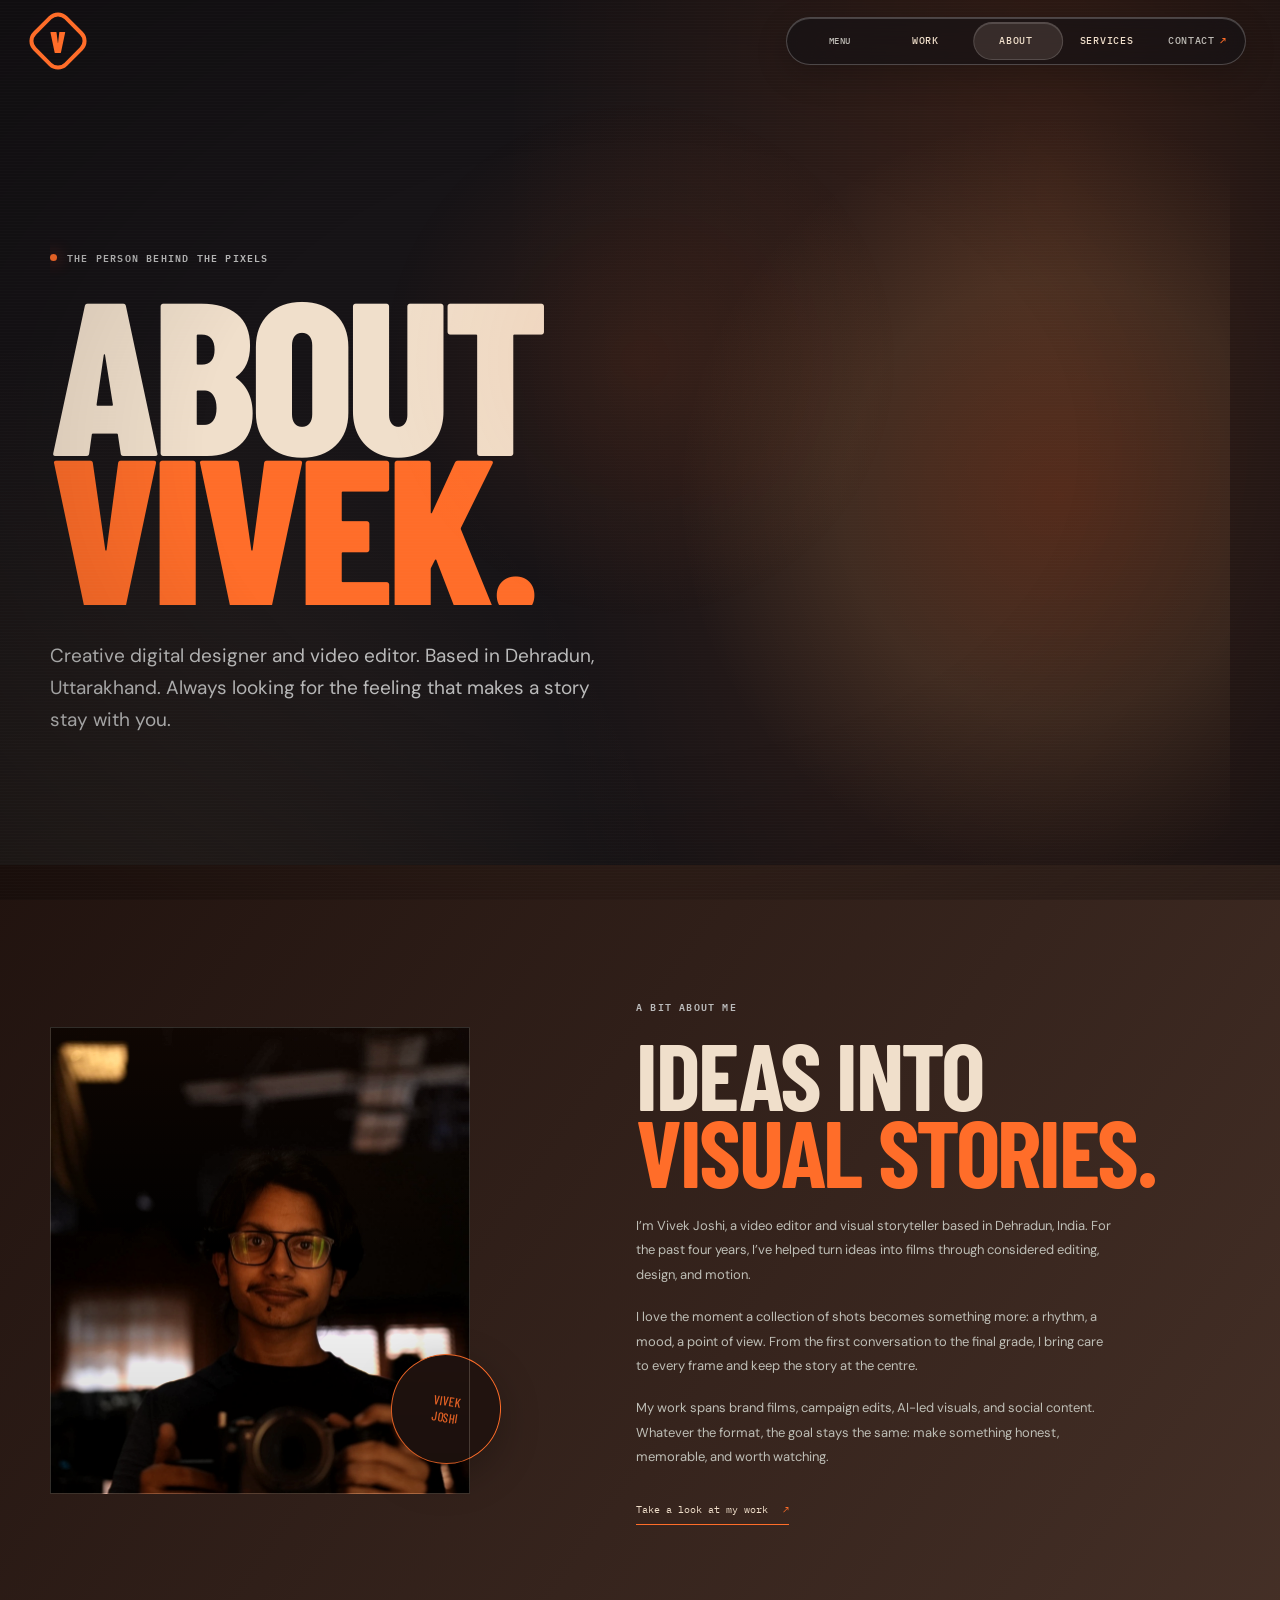
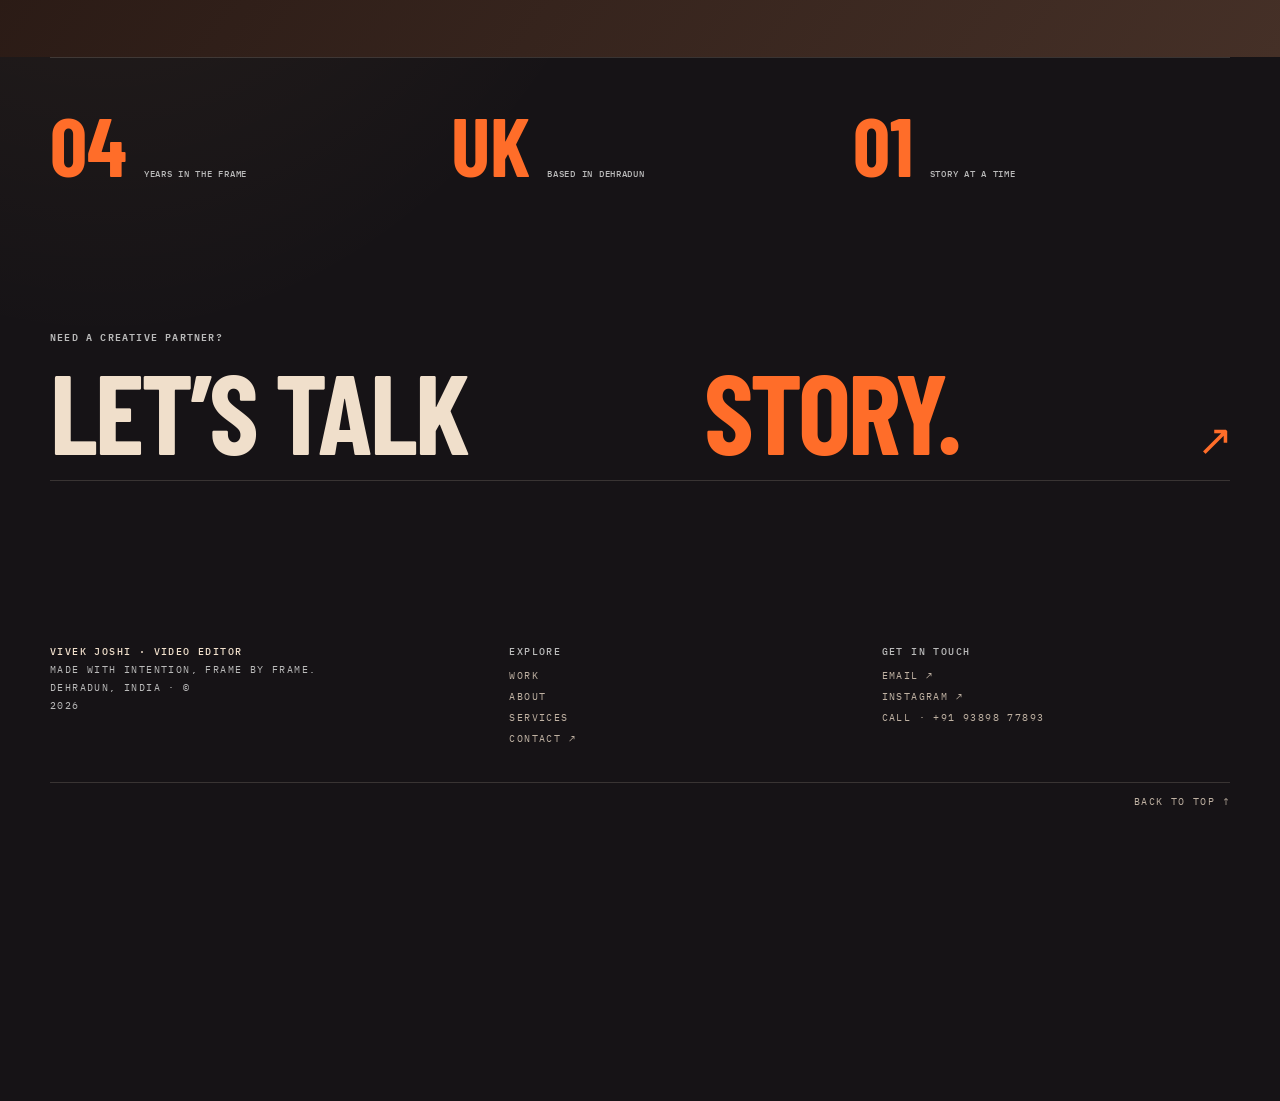
==== commit a9a2789e: "Improve mobile portfolio layout Center the compact mobile navigation, account for device safe areas," ====
--- a/about.html
+++ b/about.html
@@ -2,14 +2,14 @@
 <html lang="en" data-theme="warm">
   <head>
     <meta charset="UTF-8" />
-    <meta name="viewport" content="width=device-width, initial-scale=1" />
+    <meta name="viewport" content="width=device-width, initial-scale=1, viewport-fit=cover" />
     <meta name="description" content="Meet Vivek Joshi, a creative digital designer and video editor based in Dehradun, Uttarakhand." />
     <meta name="theme-color" content="#10110f" />
     <title>About — Vivek Joshi</title>
     <link rel="preconnect" href="https://fonts.googleapis.com" />
     <link rel="preconnect" href="https://fonts.gstatic.com" crossorigin />
     <link href="https://fonts.googleapis.com/css2?family=Barlow+Condensed:wght@500;600;700;800;900&family=DM+Sans:wght@400;500;600;700&family=IBM+Plex+Mono:wght@400;500;600&display=swap" rel="stylesheet" />
-    <link rel="stylesheet" href="styles.css?v=site-update-20261127" />
+    <link rel="stylesheet" href="styles.css?v=mobile-fit-20261127" />
     <link rel="stylesheet" href="halftone-footer.css" />
     <script src="script.js?v=hover-preview-20261127" defer></script>
     <script src="halftone-footer.js?v=contact-links-20261127" defer></script>
--- a/styles.css
+++ b/styles.css
@@ -1662,3 +1662,33 @@
   .pointer-light { display: none; }
   [data-pointer-tilt] { transform: none !important; transition: none; }
 }
+
+@media (max-width: 640px) {
+  .site-header {
+    height: 64px;
+    min-height: 64px;
+    padding: max(8px, env(safe-area-inset-top)) max(16px, env(safe-area-inset-right)) 8px max(16px, env(safe-area-inset-left));
+  }
+  .site-header .wordmark { width: 36px; height: 36px; }
+  .site-header .site-nav {
+    position: absolute;
+    top: 50%;
+    right: auto;
+    left: 50%;
+    width: max-content;
+    max-width: calc(100vw - 112px);
+    margin: 0;
+    transform: translate(-50%, -50%);
+  }
+  .site-header.home-story-header { top: max(8px, env(safe-area-inset-top)); width: 100%; }
+  .story-nav-visible .home-story-header { top: max(8px, env(safe-area-inset-top)); }
+  .home-project-grid { grid-template-columns: minmax(0, 1fr); gap: 12px; }
+  .home-project { min-height: clamp(200px, 32svh, 300px); }
+  .home-project-wide { min-height: clamp(260px, 45svh, 420px); }
+  .hero-stage { height: clamp(360px, 72svh, 560px); min-height: 0; }
+}
+
+@media (max-width: 640px) and (orientation: landscape) {
+  .story-pin { min-height: min(360px, 100svh); }
+  .story-photo { width: clamp(130px, 26vw, 190px); }
+}
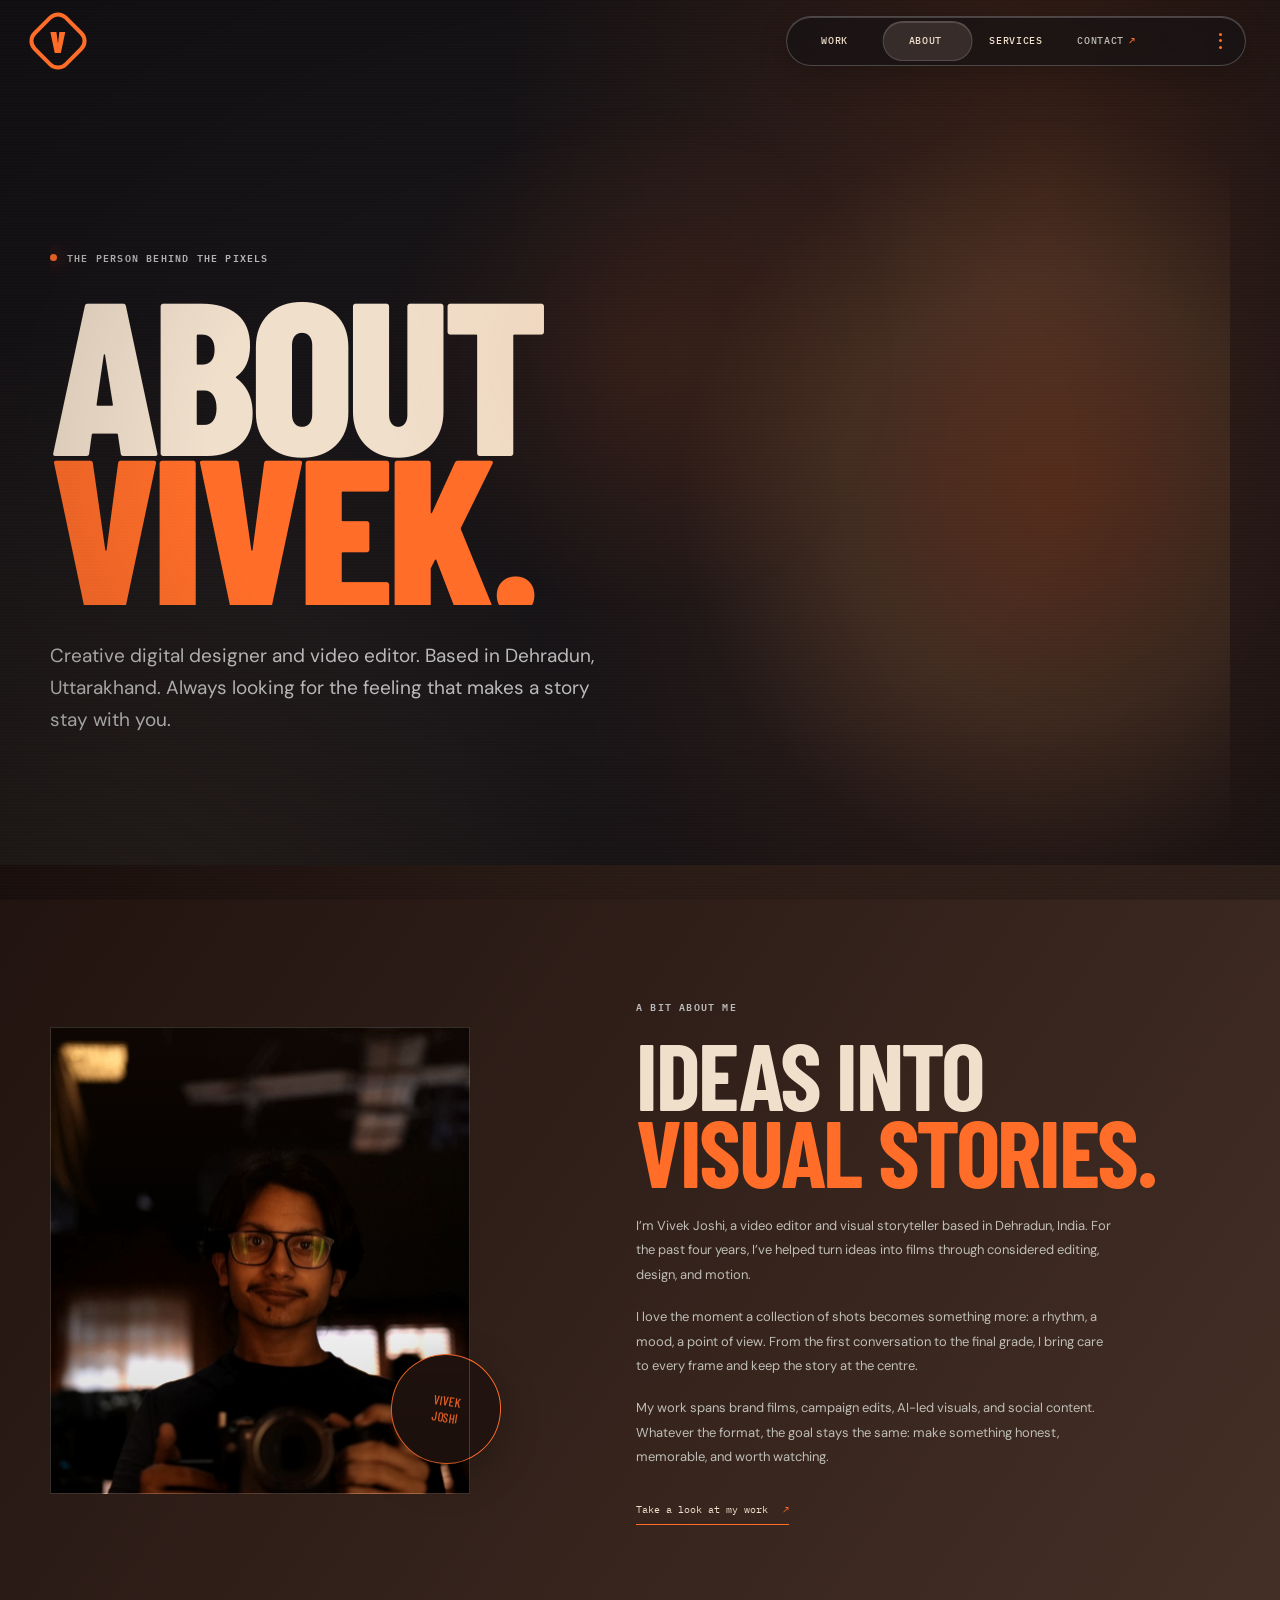
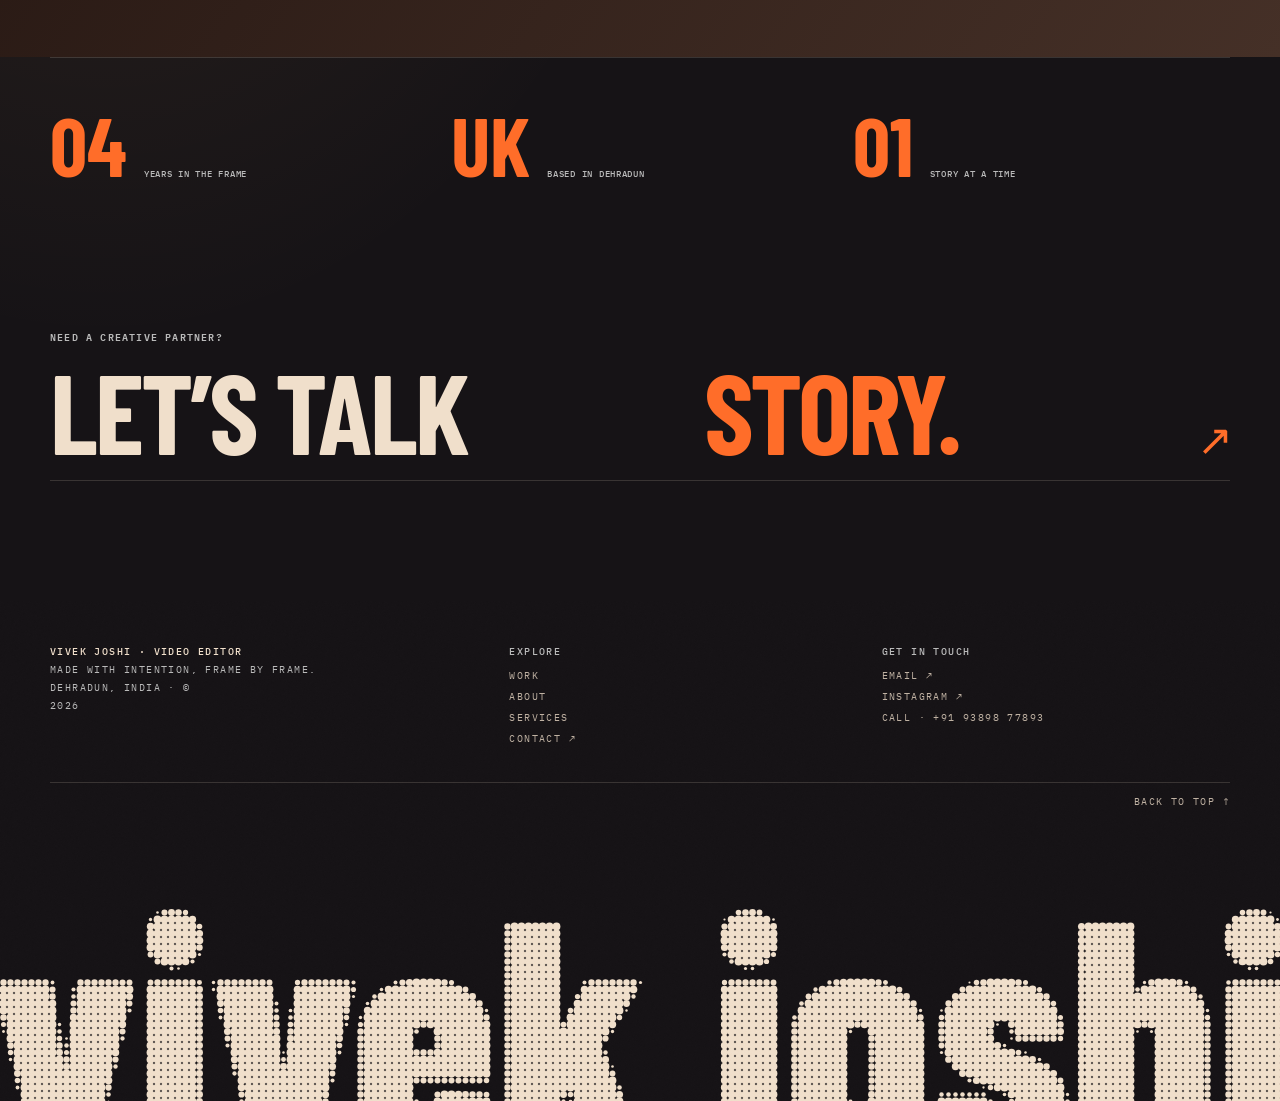
==== commit d2c7a97f: "Move menu to top-right overflow icon Co-authored-by: Copilot App <223556219+Copilot@users.noreply.gi" ====
--- a/about.html
+++ b/about.html
@@ -9,16 +9,16 @@
     <link rel="preconnect" href="https://fonts.googleapis.com" />
     <link rel="preconnect" href="https://fonts.gstatic.com" crossorigin />
     <link href="https://fonts.googleapis.com/css2?family=Barlow+Condensed:wght@500;600;700;800;900&family=DM+Sans:wght@400;500;600;700&family=IBM+Plex+Mono:wght@400;500;600&display=swap" rel="stylesheet" />
-    <link rel="stylesheet" href="styles.css?v=mobile-fit-20261127" />
+    <link rel="stylesheet" href="styles.css?v=menu-dots-20261127" />
     <link rel="stylesheet" href="halftone-footer.css" />
-    <script src="script.js?v=hover-preview-20261127" defer></script>
+    <script src="script.js?v=showreel-startup-20261127" defer></script>
     <script src="halftone-footer.js?v=contact-links-20261127" defer></script>
   </head>
   <body>
     <a class="skip-link" href="#main">Skip to content</a><div class="scroll-progress" aria-hidden="true"></div>
     <header class="site-header">
       <a class="wordmark" href="index.html" aria-label="Vivek Joshi, home"><span>V</span></a>
-      <nav class="site-nav" aria-label="Main navigation"><button class="menu-toggle" type="button" aria-expanded="false" aria-controls="site-menu" aria-label="Open full-screen menu"><span class="menu-grid-icon" aria-hidden="true"><i></i><i></i><i></i><i></i></span><span class="menu-toggle-label" aria-hidden="true">Menu</span></button><a href="work.html">Work</a><a href="about.html" aria-current="page">About</a><a href="services.html">Services</a><a class="nav-contact" href="contact.html">Contact <span aria-hidden="true">↗</span></a></nav>
+      <nav class="site-nav" aria-label="Main navigation"><a href="work.html">Work</a><a href="about.html" aria-current="page">About</a><a href="services.html">Services</a><a class="nav-contact" href="contact.html">Contact <span aria-hidden="true">↗</span></a><button class="menu-toggle" type="button" aria-expanded="false" aria-controls="site-menu" aria-label="Open full-screen menu"><span class="menu-dots-icon" aria-hidden="true"><i></i><i></i><i></i></span></button></nav>
     </header>
     <dialog class="menu-dialog" id="site-menu" aria-label="Full-screen navigation">
       <div class="menu-dialog-inner"><div class="menu-dialog-top"><span>VIVEK JOSHI <i>·</i> DEHRADUN, INDIA</span><button class="menu-close" type="button" aria-label="Close menu"><span></span><span></span></button></div>
--- a/styles.css
+++ b/styles.css
@@ -209,10 +209,6 @@
   html { scroll-padding-top: 72px; }
   .section-wrap { width: calc(100% - 40px); }
   .site-header { height: 68px; padding-inline: 20px; }
-  .menu-toggle { display: flex; width: 40px; height: 40px; flex-direction: column; align-items: center; justify-content: center; gap: 6px; border: 1px solid var(--line); border-radius: 50%; background: transparent; }
-  .menu-toggle span { width: 15px; height: 1px; background: var(--paper); transition: transform .2s; }
-  .menu-toggle[aria-expanded="true"] span:first-child { transform: translateY(3.5px) rotate(45deg); }
-  .menu-toggle[aria-expanded="true"] span:last-child { transform: translateY(-3.5px) rotate(-45deg); }
   .site-nav { position: absolute; top: 67px; right: 0; left: 0; display: none; align-items: stretch; gap: 0; padding: 10px 20px 20px; border-bottom: 1px solid var(--line); background: #141512; }
   .site-nav.is-open { display: flex; flex-direction: column; }
   .site-nav a { padding: 14px 2px; }
@@ -457,18 +453,14 @@
 }
 
 .menu-toggle {
-  display: inline-flex; align-items: center; gap: 10px; padding: 9px 0 9px 14px;
-  border: 0; background: transparent; cursor: pointer; color: var(--paper);
-}
-.menu-toggle > span { width: auto; height: auto; background: none; }
-.menu-toggle[aria-expanded="true"] .menu-grid-icon { transform: none; }
-.menu-grid-icon { display: grid; width: 20px; height: 20px; grid-template: repeat(2, 1fr) / repeat(2, 1fr); gap: 3px; }
-.menu-grid-icon i { display: block; background: var(--accent); transition: transform .25s cubic-bezier(.2,.7,.2,1); }
-.menu-toggle:hover .menu-grid-icon i:nth-child(1) { transform: translate(-2px, -2px); }
-.menu-toggle:hover .menu-grid-icon i:nth-child(2) { transform: translate(2px, -2px); }
-.menu-toggle:hover .menu-grid-icon i:nth-child(3) { transform: translate(-2px, 2px); }
-.menu-toggle:hover .menu-grid-icon i:nth-child(4) { transform: translate(2px, 2px); }
-.menu-toggle-label { font: 500 10px var(--font-mono); letter-spacing: .08em; text-transform: uppercase; }
+  display: inline-grid; width: 40px; height: 40px; place-items: center; padding: 0;
+  border: 0; border-radius: 50%; background: transparent; cursor: pointer; color: var(--paper);
+}
+.menu-dots-icon { display: flex; width: 4px; height: 16px; flex-direction: column; align-items: center; justify-content: space-between; }
+.menu-dots-icon i { width: 3px; height: 3px; border-radius: 50%; background: var(--accent); transition: transform .2s ease, background .2s ease; }
+.menu-toggle:hover .menu-dots-icon i { background: var(--paper); }
+.menu-toggle:hover .menu-dots-icon i:first-child { transform: translateX(-1px); }
+.menu-toggle:hover .menu-dots-icon i:last-child { transform: translateX(1px); }
 .menu-dialog {
   position: fixed; inset: 0; width: 100%; height: 100%; max-width: none; max-height: none;
   margin: 0; padding: 35px max(36px, calc((100vw - 1320px) / 2)) 32px; overflow: auto;
@@ -517,11 +509,7 @@
   from { opacity: 0; scale: .94; }
   to { opacity: 1; scale: 1; }
 }
-@media (max-width: 900px) {
-  .menu-toggle { padding-left: 10px; }
-}
 @media (max-width: 640px) {
-  .menu-toggle { gap: 8px; padding: 8px 0 8px 10px; border: 0; background: transparent; }
   .menu-dialog { padding: 22px 20px 24px; }
   .menu-dialog-top > span, .menu-dialog-bottom > span, .menu-dialog-bottom > a { font-size: 8px; }
   .menu-dialog-links { margin-block: 40px; }
@@ -995,85 +983,6 @@
   background: #080909;
   isolation: isolate;
 }
-.story-depth {
-  position: absolute;
-  z-index: 0;
-  inset: 0;
-  overflow: hidden;
-  perspective: 1200px;
-  background:
-    radial-gradient(ellipse at 50% 50%, rgba(116, 87, 72, .24), transparent 34%),
-    radial-gradient(ellipse at 50% 110%, rgba(174, 106, 71, .15), transparent 56%),
-    #10100f;
-  color: #f0dfcb;
-  transition: opacity .3s ease;
-}
-.story-depth.is-disabled { opacity: 0; }
-.story-depth::before,
-.story-depth::after { position: absolute; inset: 0; pointer-events: none; content: ""; }
-.story-depth::before {
-  opacity: .14;
-  background-image: linear-gradient(rgba(240,223,203,.13) 1px, transparent 1px), linear-gradient(90deg,rgba(240,223,203,.13) 1px,transparent 1px);
-  background-size: 64px 64px;
-  mask-image: radial-gradient(ellipse at center, #000, transparent 72%);
-}
-.story-depth::after { background: linear-gradient(90deg,rgba(8,9,9,.5),transparent 30%,transparent 70%,rgba(8,9,9,.5)); }
-.story-depth-label,
-.story-depth-caption {
-  position: absolute;
-  z-index: 5;
-  right: clamp(22px,5vw,76px);
-  left: clamp(22px,5vw,76px);
-  display: flex;
-  justify-content: space-between;
-  margin: 0;
-  color: rgba(240,223,203,.7);
-  font: 500 9px var(--font-mono);
-  letter-spacing: .14em;
-}
-.story-depth-label { top: clamp(90px,13vh,130px); opacity: .35; }
-.story-depth-label span { color: var(--accent); }
-.story-depth-caption { bottom: clamp(28px,6vh,64px); align-items: end; }
-.story-depth-caption span { color: rgba(240,223,203,.45); font-size: 8px; }
-.story-photo-field { position: absolute; inset: 0; transform-style: preserve-3d; }
-.story-photo {
-  position: absolute;
-  top: 50%;
-  left: 50%;
-  width: clamp(190px,24vw,310px);
-  aspect-ratio: .79;
-  margin: 0;
-  overflow: hidden;
-  border: 1px solid rgba(240,223,203,.32);
-  border-radius: 5px;
-  background: #201b18;
-  box-shadow: 0 28px 90px rgba(0,0,0,.5);
-  opacity: var(--story-photo-opacity,0);
-  transform:
-    translate3d(calc(-50% + var(--story-photo-x,0vw)),calc(-50% + var(--story-photo-y,0vh)),var(--story-photo-z,-80px))
-    rotateX(calc(var(--story-photo-pitch,0deg) + var(--pointer-pitch,0deg)))
-    rotateY(calc(var(--story-photo-yaw,0deg) + var(--pointer-yaw,0deg)))
-    rotateZ(var(--story-photo-roll,0deg))
-    scale(var(--story-photo-scale,.8));
-  filter: saturate(.76) contrast(1.06);
-  transform-style: preserve-3d;
-  will-change: transform, filter, opacity;
-}
-.story-photo img { width: 100%; height: 100%; object-fit: cover; }
-.story-photo figcaption {
-  position: absolute;
-  right: 12px;
-  bottom: 12px;
-  left: 12px;
-  display: flex;
-  justify-content: space-between;
-  gap: 8px;
-  color: white;
-  font: 500 7px var(--font-mono);
-  letter-spacing: .1em;
-  text-shadow: 0 1px 10px rgba(0,0,0,.8);
-}
-.story-photo figcaption span { color: rgba(255,255,255,.62); }
 .story-scene { position: absolute; inset: 0; overflow: hidden; }
 .story-opening { z-index: 2; background: #000; }
 .story-opening-video {
@@ -1089,6 +998,32 @@
   transform: scale(var(--opening-scale, 1));
   will-change: transform;
 }
+.story-reel-button {
+  position: absolute;
+  z-index: 4;
+  bottom: clamp(28px,6vh,62px);
+  left: clamp(22px,5vw,76px);
+  display: inline-flex;
+  align-items: center;
+  gap: 12px;
+  padding: 0;
+  border: 0;
+  background: none;
+  color: #fff;
+  cursor: pointer;
+  font: 500 9px var(--font-mono);
+  letter-spacing: .14em;
+  text-shadow: 0 1px 12px rgba(0,0,0,.9);
+}
+.story-reel-button .play-icon {
+  width: 38px;
+  height: 38px;
+  border-color: rgba(255,255,255,.65);
+  background: rgba(16,17,15,.3);
+  color: var(--accent);
+}
+.story-reel-button:hover .play-icon { background: var(--accent); color: var(--ink); }
+.story-reel-button:focus-visible { outline: 1px solid var(--accent); outline-offset: 4px; }
 .story-scroll-cue {
   position: absolute;
   z-index: 4;
@@ -1194,11 +1129,8 @@
   .story-scroll { height: 165svh; }
   .story-pin { min-height: min(490px,100svh); }
   .story-scroll-cue { bottom: 28px; gap: 7px; font-size: 8px; }
-  .story-photo { width: clamp(145px,40vw,220px); }
-  .story-photo figcaption { right: 8px; bottom: 9px; left: 8px; font-size: 6px; }
-  .story-depth-label, .story-depth-caption { right: 20px; left: 20px; font-size: 7px; }
-  .story-depth-caption span { font-size: 6px; }
-  .story-depth::before { background-size: 46px 46px; }
+  .story-reel-button { bottom: 28px; left: 20px; gap: 8px; font-size: 7px; }
+  .story-reel-button .play-icon { width: 32px; height: 32px; }
   .brand-chapter { padding-block: 82px; }
   .brand-chapter-heading { gap: 28px; margin-bottom: 40px; }
   .brand-chapter-heading .eyebrow { font-size: 8px; }
@@ -1218,7 +1150,6 @@
 @media (prefers-reduced-motion: reduce) {
   .story-scroll { height: auto; }
   .story-pin { position: relative; top: auto; height: auto; min-height: 0; overflow: visible; }
-  .story-depth { display: none; }
   .story-scene { position: relative; inset: auto; min-height: 85svh; opacity: 1 !important; visibility: visible !important; transform: none !important; }
   .story-opening-video { transform: none !important; }
   .story-scroll-cue svg { animation: none; }
@@ -1442,21 +1373,20 @@
   position: relative;
   z-index: 1;
   display: flex;
+  justify-self: end;
   min-width: 0;
   min-height: 38px;
   align-items: center;
   justify-content: center;
-  gap: 8px;
-  padding: 0 8px;
+  width: 40px;
+  height: 40px;
+  gap: 0;
+  padding: 0;
   border: 0;
   border-radius: 999px;
   background: transparent;
   color: rgba(242,240,233,.76);
 }
-.site-header .site-nav > .menu-toggle > span { width: auto; height: auto; background: none; }
-.site-header .site-nav .menu-grid-icon { display: grid; width: 14px; height: 14px; grid-template: repeat(2, 1fr) / repeat(2, 1fr); gap: 2px; }
-.site-header .site-nav .menu-grid-icon i { display: block; background: var(--accent); }
-.site-header .site-nav .menu-toggle-label { font: 500 9px var(--font-mono); letter-spacing: .07em; text-transform: uppercase; }
 .site-header .site-nav > .menu-toggle:hover { color: var(--paper); }
 .site-header .site-nav > .menu-toggle:active { transform: scale(.97); }
 .site-header .site-nav > a:hover,
@@ -1472,29 +1402,32 @@
   .site-header .site-nav { width: min(400px, calc(100vw - 220px)); }
   .site-header .site-nav > a,
   .site-header .site-nav > .nav-contact { padding-inline: 8px; font-size: 9px; }
-  .site-header .site-nav > .menu-toggle { gap: 5px; padding-inline: 5px; }
 }
 @media (max-width: 640px) {
   .site-header .site-nav {
-    position: relative;
-    inset: auto;
+    position: absolute;
+    top: 50%;
+    right: max(12px, env(safe-area-inset-right));
+    left: auto;
     display: grid;
-    width: max-content;
+    width: 44px;
     min-height: 44px;
     grid-template-columns: auto;
     grid-auto-flow: row;
     grid-auto-columns: auto;
     align-items: center;
     gap: 0;
-    padding: 3px;
-    border-radius: 999px;
+    padding: 0;
+    overflow: visible;
+    border-radius: 50%;
     box-shadow: 0 8px 24px rgba(0,0,0,.2), inset 0 1px 0 rgba(255,255,255,.18);
+    transform: translateY(-50%);
   }
   :root[data-theme] .site-header .site-nav { background: color-mix(in srgb, var(--ink) 94%, transparent); }
   .site-header .site-nav::before { display: none; }
   .site-header .site-nav > a,
   .site-header .site-nav > .nav-contact { display: none; }
-  .site-header .site-nav > .menu-toggle { min-height: 36px; gap: 8px; padding-inline: 10px; }
+  .site-header .site-nav > .menu-toggle { width: 44px; height: 44px; min-height: 44px; }
 }
 @media (prefers-reduced-motion: reduce) {
   .site-header .site-nav::before { transition: none; }
@@ -1690,5 +1623,4 @@
 
 @media (max-width: 640px) and (orientation: landscape) {
   .story-pin { min-height: min(360px, 100svh); }
-  .story-photo { width: clamp(130px, 26vw, 190px); }
-}
+}
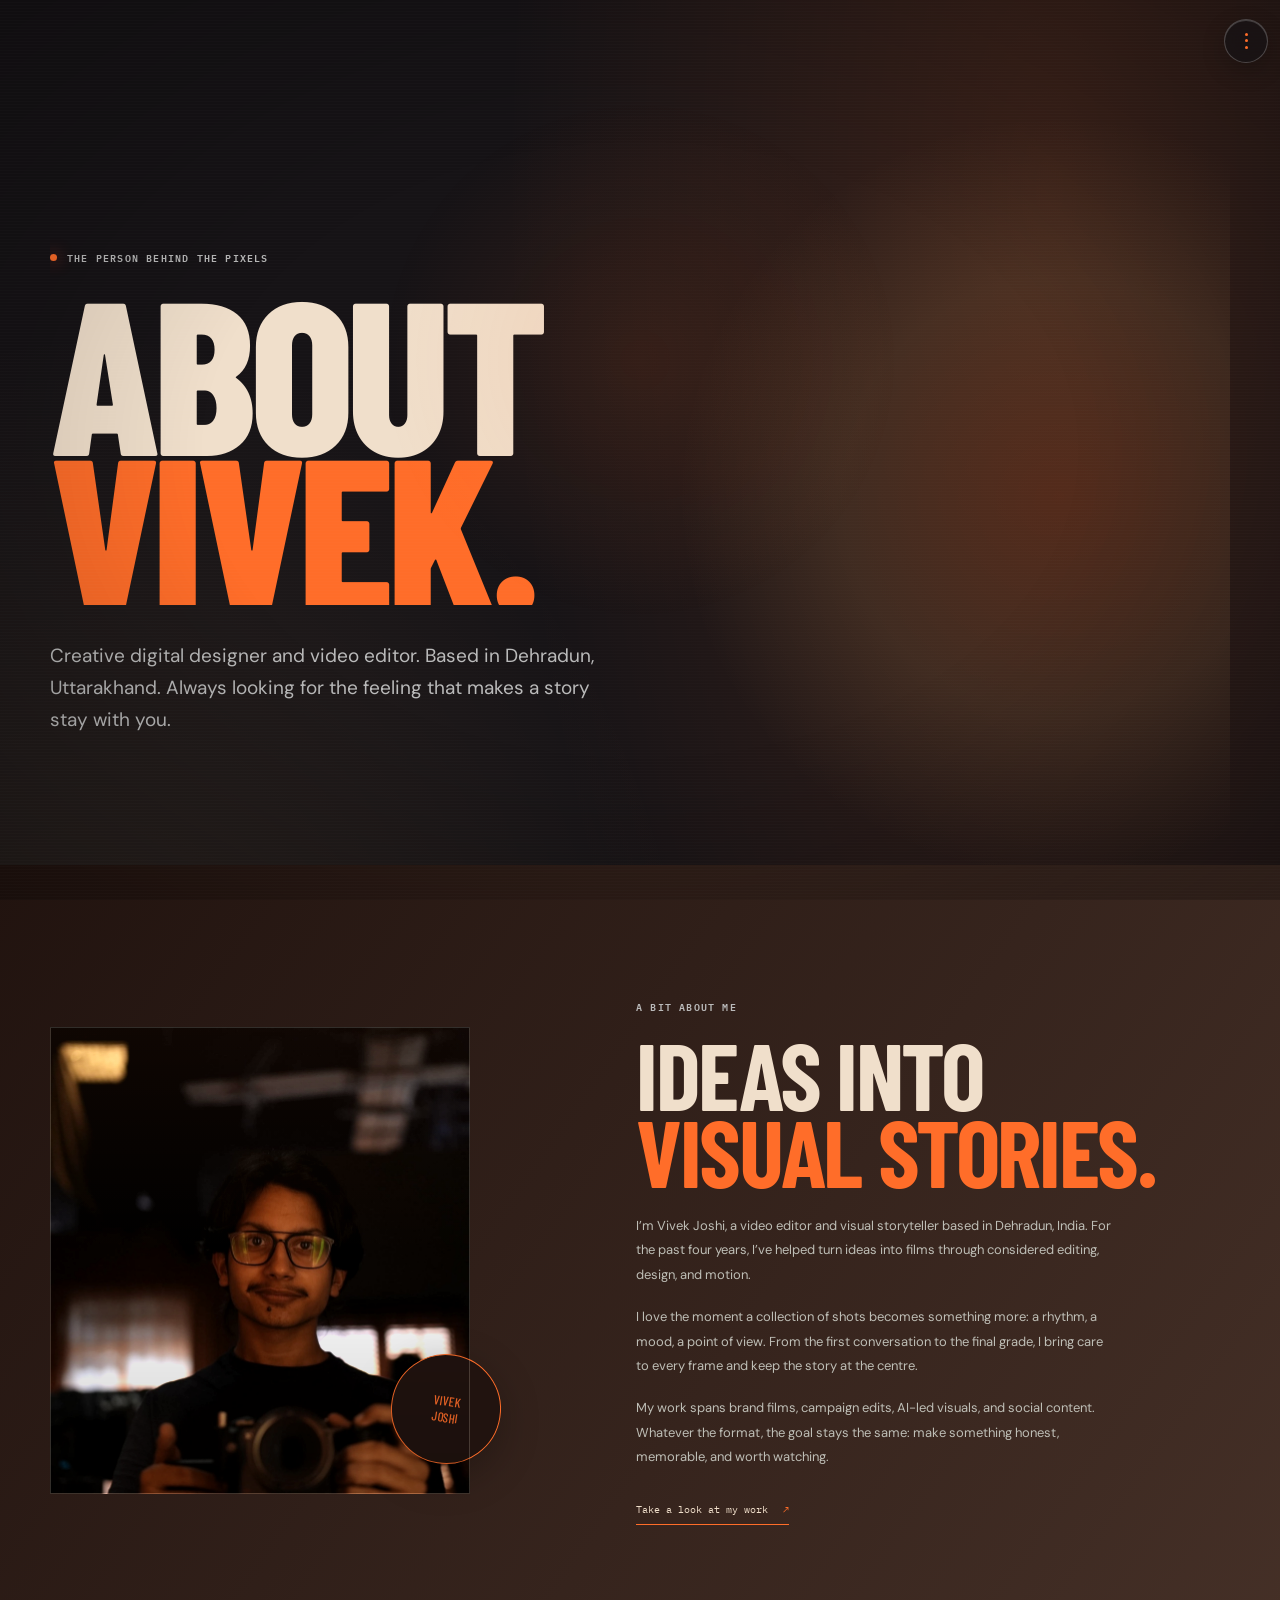
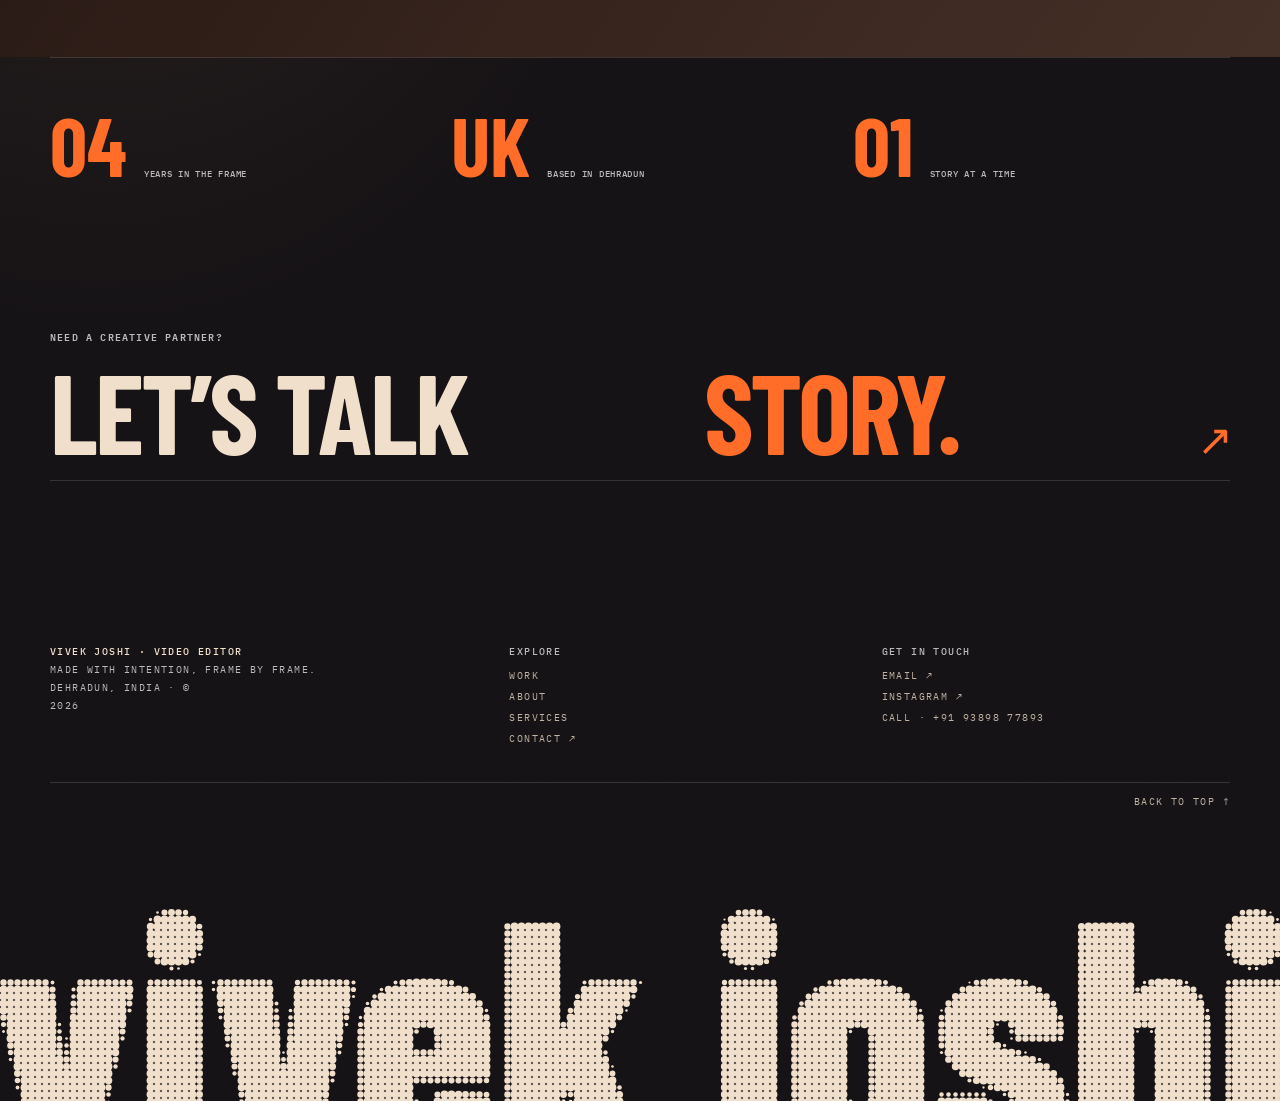
==== commit b2f43856: "Start showreel immediately and simplify header Co-authored-by: Copilot App <223556219+Copilot@users." ====
--- a/about.html
+++ b/about.html
@@ -9,9 +9,9 @@
     <link rel="preconnect" href="https://fonts.googleapis.com" />
     <link rel="preconnect" href="https://fonts.gstatic.com" crossorigin />
     <link href="https://fonts.googleapis.com/css2?family=Barlow+Condensed:wght@500;600;700;800;900&family=DM+Sans:wght@400;500;600;700&family=IBM+Plex+Mono:wght@400;500;600&display=swap" rel="stylesheet" />
-    <link rel="stylesheet" href="styles.css?v=menu-dots-20261127" />
+    <link rel="stylesheet" href="styles.css?v=minimal-header-fast-reel-20261127" />
     <link rel="stylesheet" href="halftone-footer.css" />
-    <script src="script.js?v=showreel-startup-20261127" defer></script>
+    <script src="script.js?v=minimal-header-fast-reel-20261127" defer></script>
     <script src="halftone-footer.js?v=contact-links-20261127" defer></script>
   </head>
   <body>
--- a/styles.css
+++ b/styles.css
@@ -1624,3 +1624,51 @@
 @media (max-width: 640px) and (orientation: landscape) {
   .story-pin { min-height: min(360px, 100svh); }
 }
+
+.site-header > .wordmark,
+.site-header .site-nav > a,
+.site-header .site-nav > .nav-contact { display: none; }
+.site-header .site-nav {
+  position: absolute;
+  top: 50%;
+  right: max(12px, env(safe-area-inset-right));
+  left: auto;
+  display: grid;
+  width: 44px;
+  min-height: 44px;
+  grid-template-columns: auto;
+  grid-auto-flow: row;
+  grid-auto-columns: auto;
+  align-items: center;
+  justify-items: center;
+  gap: 0;
+  margin: 0;
+  padding: 0;
+  overflow: visible;
+  border: 1px solid rgba(255,255,255,.22);
+  border-radius: 50%;
+  background: color-mix(in srgb, var(--ink) 72%, transparent);
+  box-shadow: 0 8px 24px rgba(0,0,0,.2), inset 0 1px 0 rgba(255,255,255,.18);
+  transform: translateY(-50%);
+}
+.site-header .site-nav::before { display: none; }
+.site-header .site-nav > .menu-toggle {
+  display: grid;
+  width: 42px;
+  height: 42px;
+  min-height: 42px;
+  place-items: center;
+  justify-self: center;
+  border-radius: 50%;
+}
+.home-story-header {
+  position: fixed;
+  top: max(8px, env(safe-area-inset-top));
+  width: 100%;
+  opacity: 1;
+  visibility: visible;
+  pointer-events: auto;
+  transform: none;
+  transition: none;
+}
+:root[data-theme] .site-header .site-nav { background: color-mix(in srgb, var(--ink) 72%, transparent); }
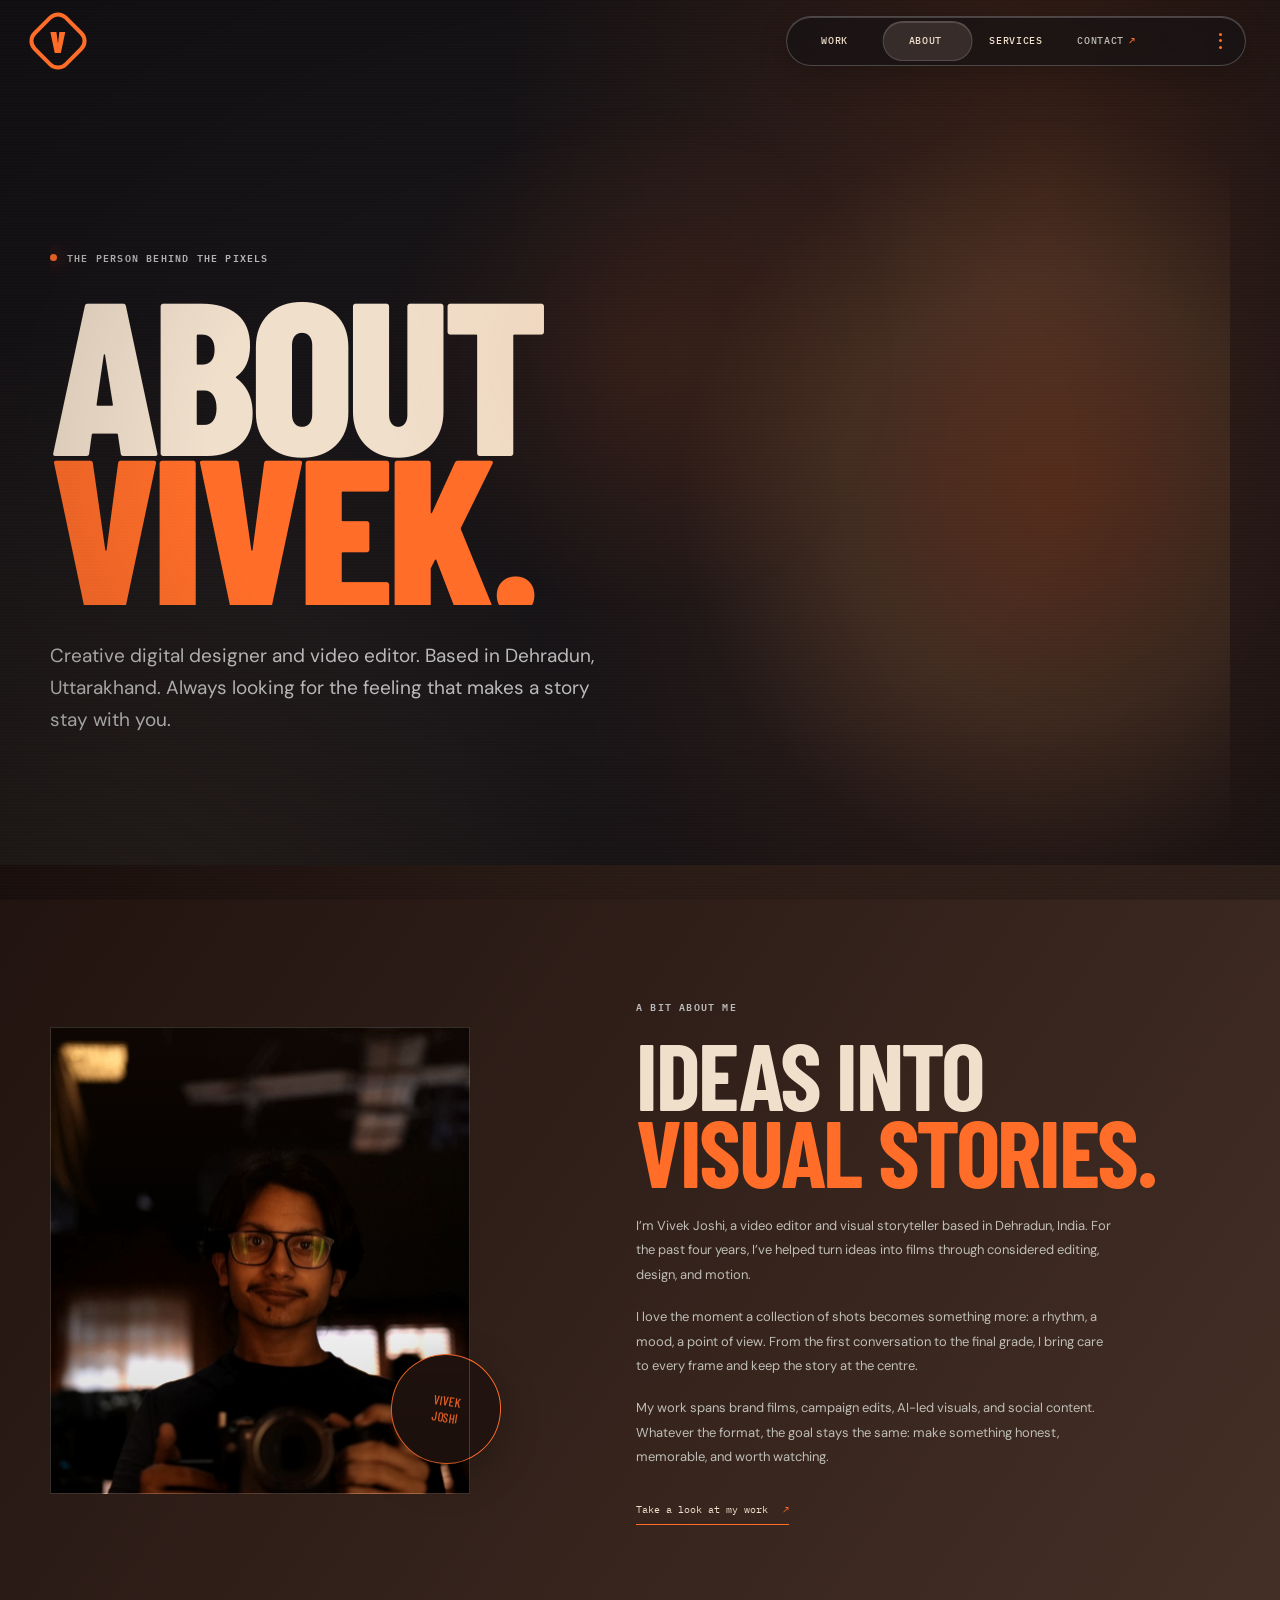
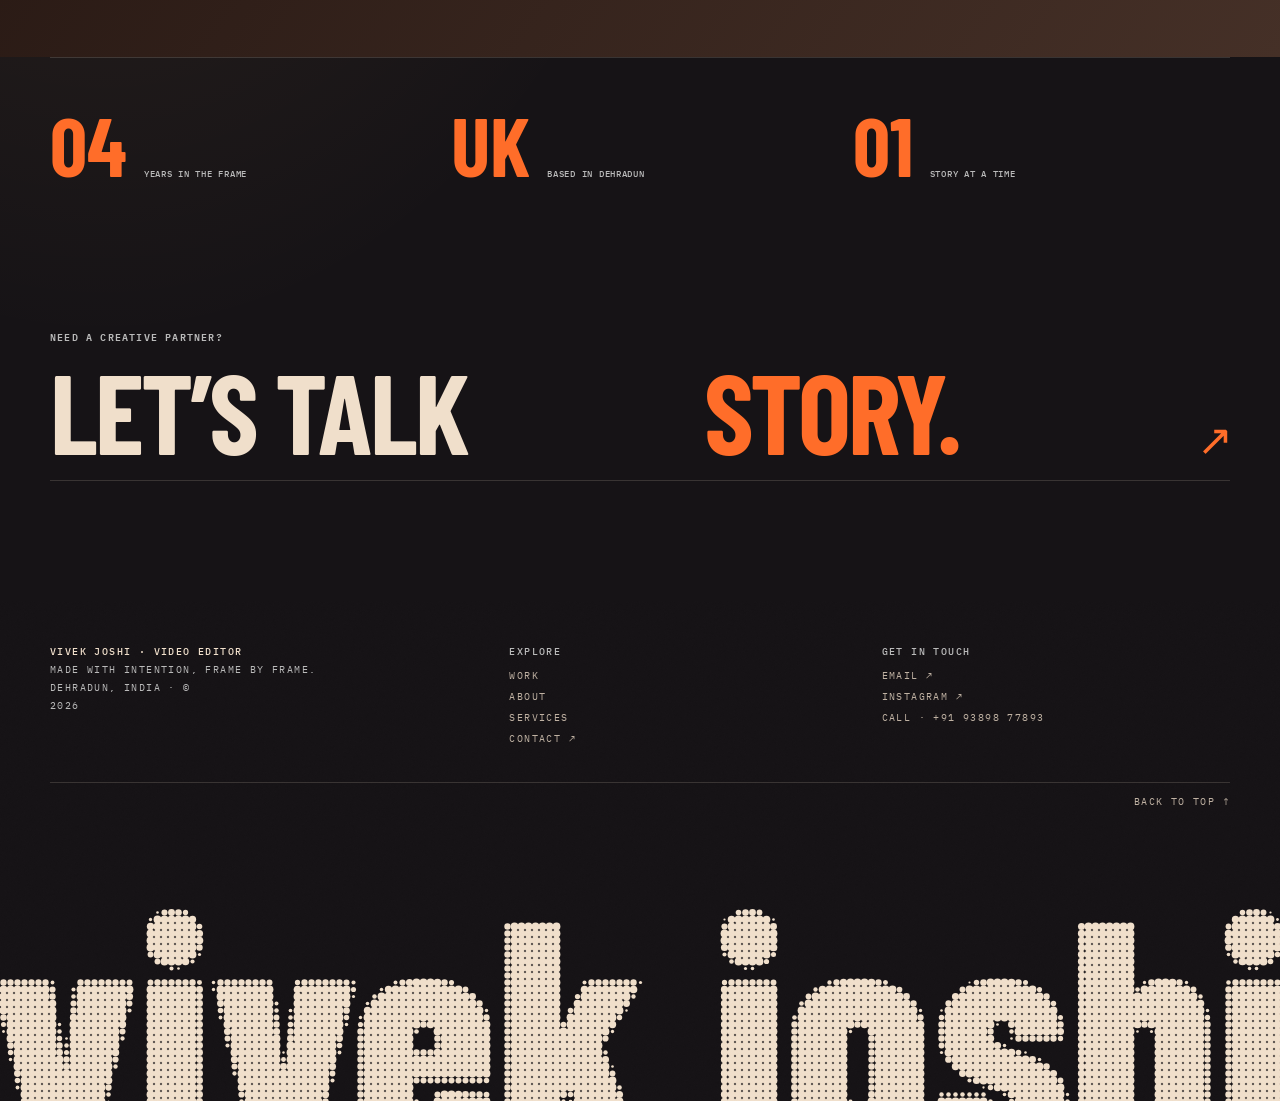
==== commit bad316dc: "Restore logo and reveal nav after intro scroll Co-authored-by: Copilot App <223556219+Copilot@users." ====
--- a/about.html
+++ b/about.html
@@ -9,9 +9,9 @@
     <link rel="preconnect" href="https://fonts.googleapis.com" />
     <link rel="preconnect" href="https://fonts.gstatic.com" crossorigin />
     <link href="https://fonts.googleapis.com/css2?family=Barlow+Condensed:wght@500;600;700;800;900&family=DM+Sans:wght@400;500;600;700&family=IBM+Plex+Mono:wght@400;500;600&display=swap" rel="stylesheet" />
-    <link rel="stylesheet" href="styles.css?v=minimal-header-fast-reel-20261127" />
+    <link rel="stylesheet" href="styles.css?v=restore-logo-scroll-nav-20261127" />
     <link rel="stylesheet" href="halftone-footer.css" />
-    <script src="script.js?v=minimal-header-fast-reel-20261127" defer></script>
+    <script src="script.js?v=restore-logo-scroll-nav-20261127" defer></script>
     <script src="halftone-footer.js?v=contact-links-20261127" defer></script>
   </head>
   <body>
--- a/styles.css
+++ b/styles.css
@@ -995,7 +995,7 @@
 .story-opening-video {
   background: #000;
   filter: saturate(.88) contrast(1.06);
-  transform: scale(var(--opening-scale, 1));
+  transform: translateY(var(--opening-y, 0vh)) scale(var(--opening-scale, 1));
   will-change: transform;
 }
 .story-reel-button {
@@ -1625,42 +1625,6 @@
   .story-pin { min-height: min(360px, 100svh); }
 }
 
-.site-header > .wordmark,
-.site-header .site-nav > a,
-.site-header .site-nav > .nav-contact { display: none; }
-.site-header .site-nav {
-  position: absolute;
-  top: 50%;
-  right: max(12px, env(safe-area-inset-right));
-  left: auto;
-  display: grid;
-  width: 44px;
-  min-height: 44px;
-  grid-template-columns: auto;
-  grid-auto-flow: row;
-  grid-auto-columns: auto;
-  align-items: center;
-  justify-items: center;
-  gap: 0;
-  margin: 0;
-  padding: 0;
-  overflow: visible;
-  border: 1px solid rgba(255,255,255,.22);
-  border-radius: 50%;
-  background: color-mix(in srgb, var(--ink) 72%, transparent);
-  box-shadow: 0 8px 24px rgba(0,0,0,.2), inset 0 1px 0 rgba(255,255,255,.18);
-  transform: translateY(-50%);
-}
-.site-header .site-nav::before { display: none; }
-.site-header .site-nav > .menu-toggle {
-  display: grid;
-  width: 42px;
-  height: 42px;
-  min-height: 42px;
-  place-items: center;
-  justify-self: center;
-  border-radius: 50%;
-}
 .home-story-header {
   position: fixed;
   top: max(8px, env(safe-area-inset-top));
@@ -1671,4 +1635,24 @@
   transform: none;
   transition: none;
 }
-:root[data-theme] .site-header .site-nav { background: color-mix(in srgb, var(--ink) 72%, transparent); }
+body:not(.story-nav-visible) .home-story-header .site-nav {
+  width: 44px;
+  min-height: 44px;
+  grid-template-columns: auto;
+  grid-auto-flow: row;
+  grid-auto-columns: auto;
+  justify-items: center;
+  padding: 3px;
+  overflow: visible;
+  border-radius: 50%;
+  transition: width .35s cubic-bezier(.2,.7,.2,1), min-height .35s cubic-bezier(.2,.7,.2,1);
+}
+body:not(.story-nav-visible) .home-story-header .site-nav > a { display: none; }
+@media (max-width: 640px) {
+  .site-header .site-nav {
+    top: 50%;
+    right: max(12px, env(safe-area-inset-right));
+    left: auto;
+    transform: translateY(-50%);
+  }
+}
